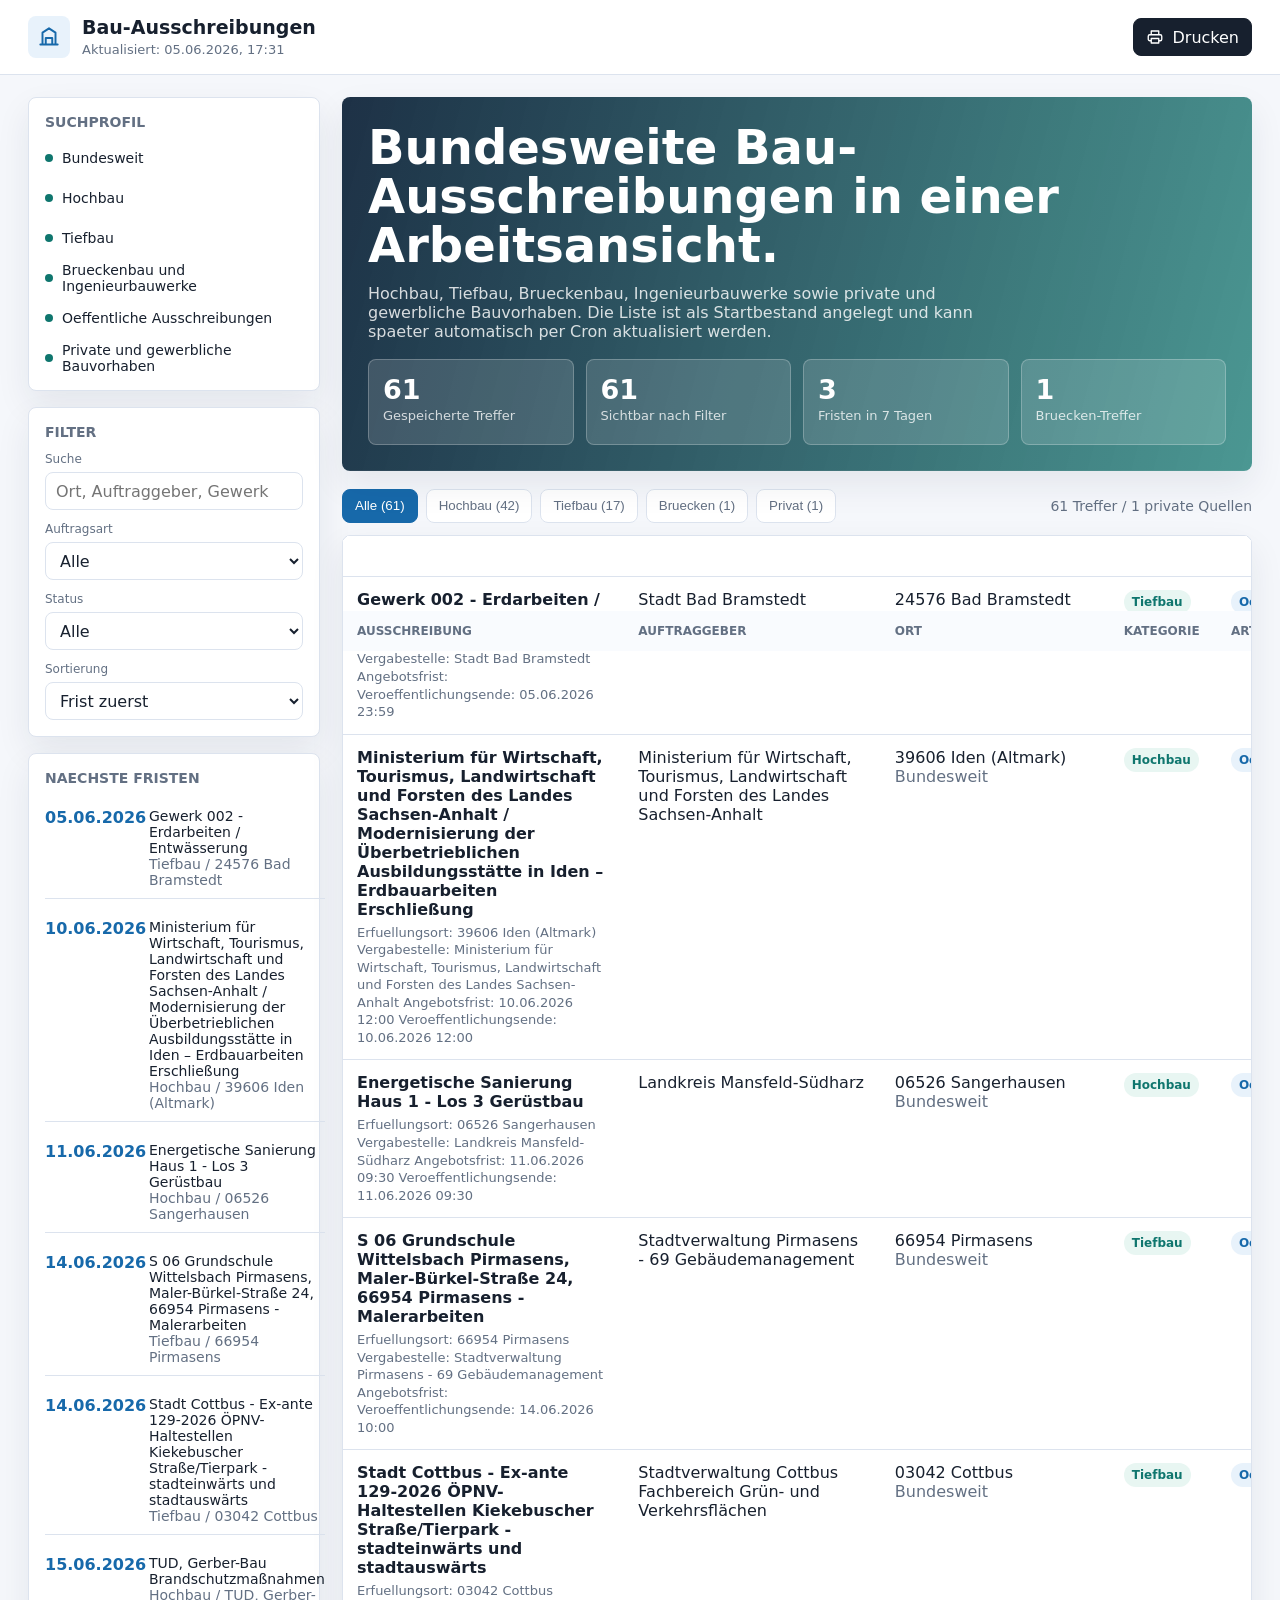
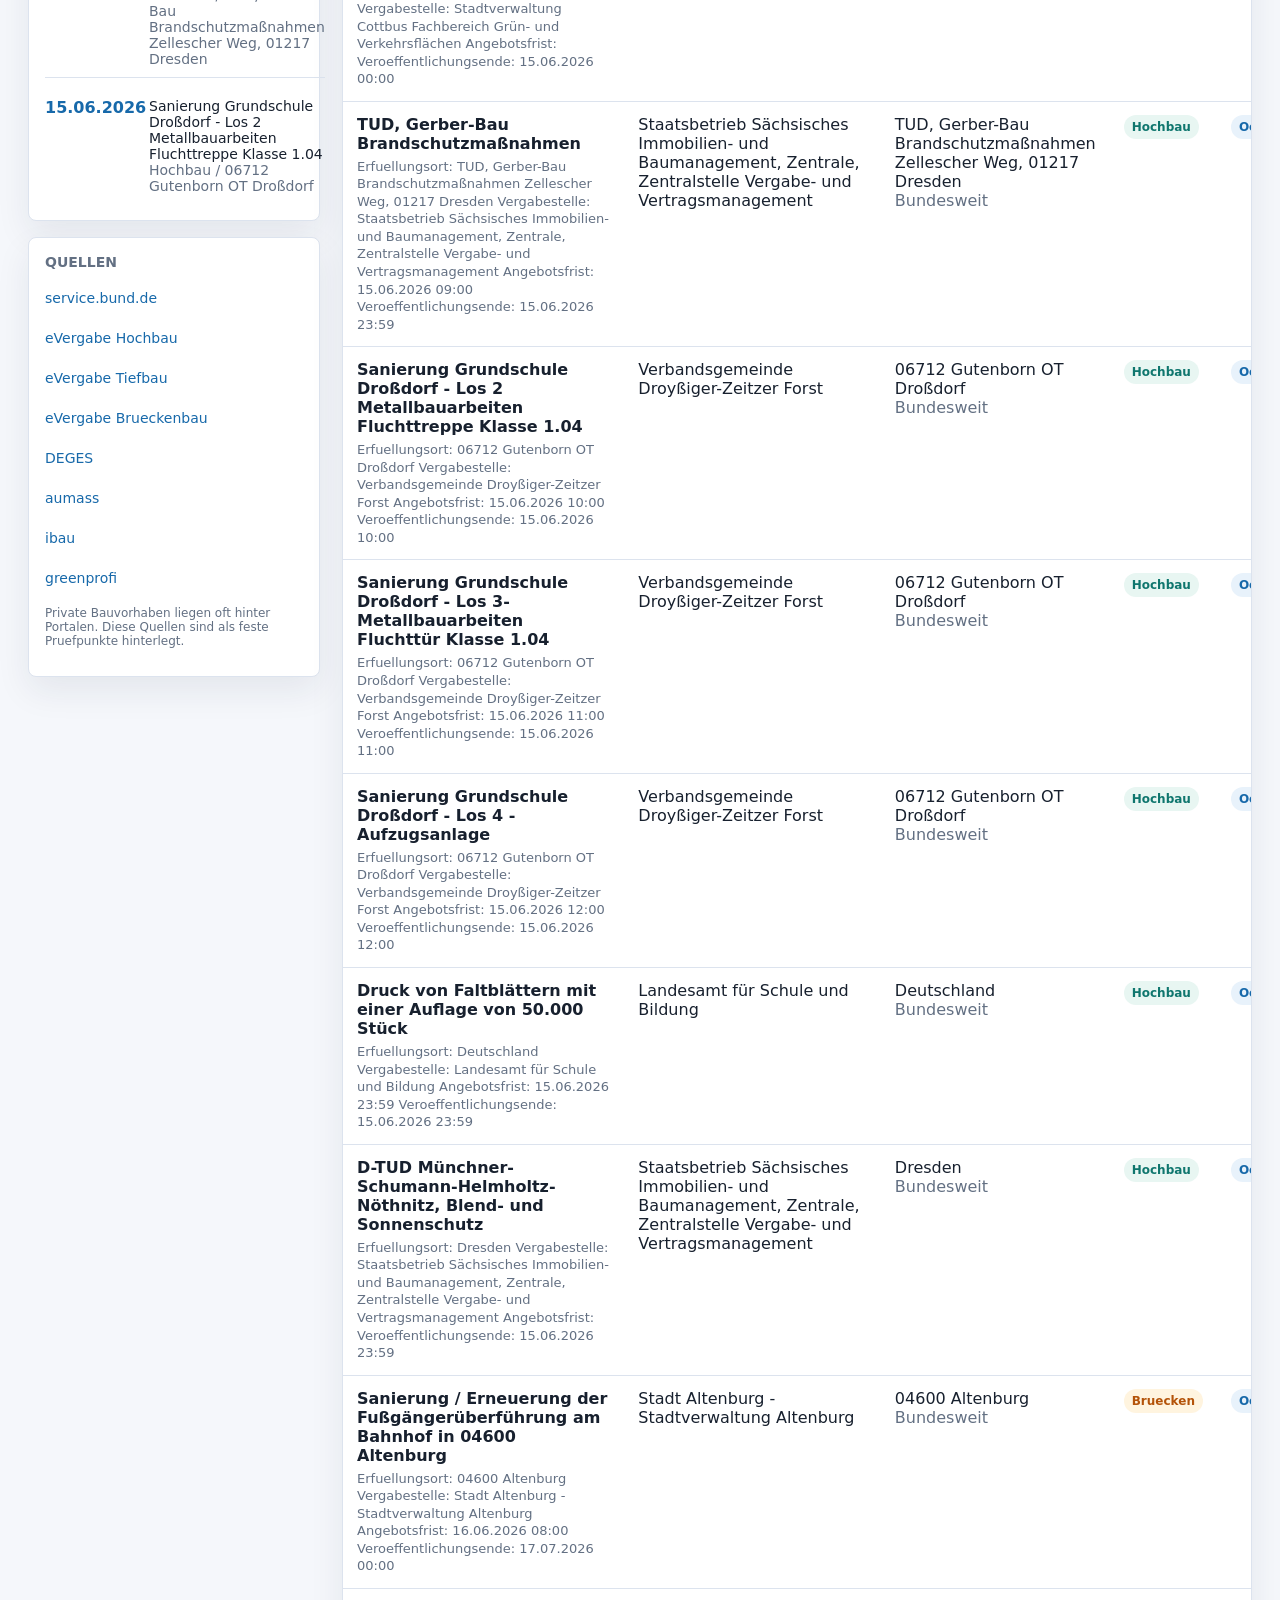
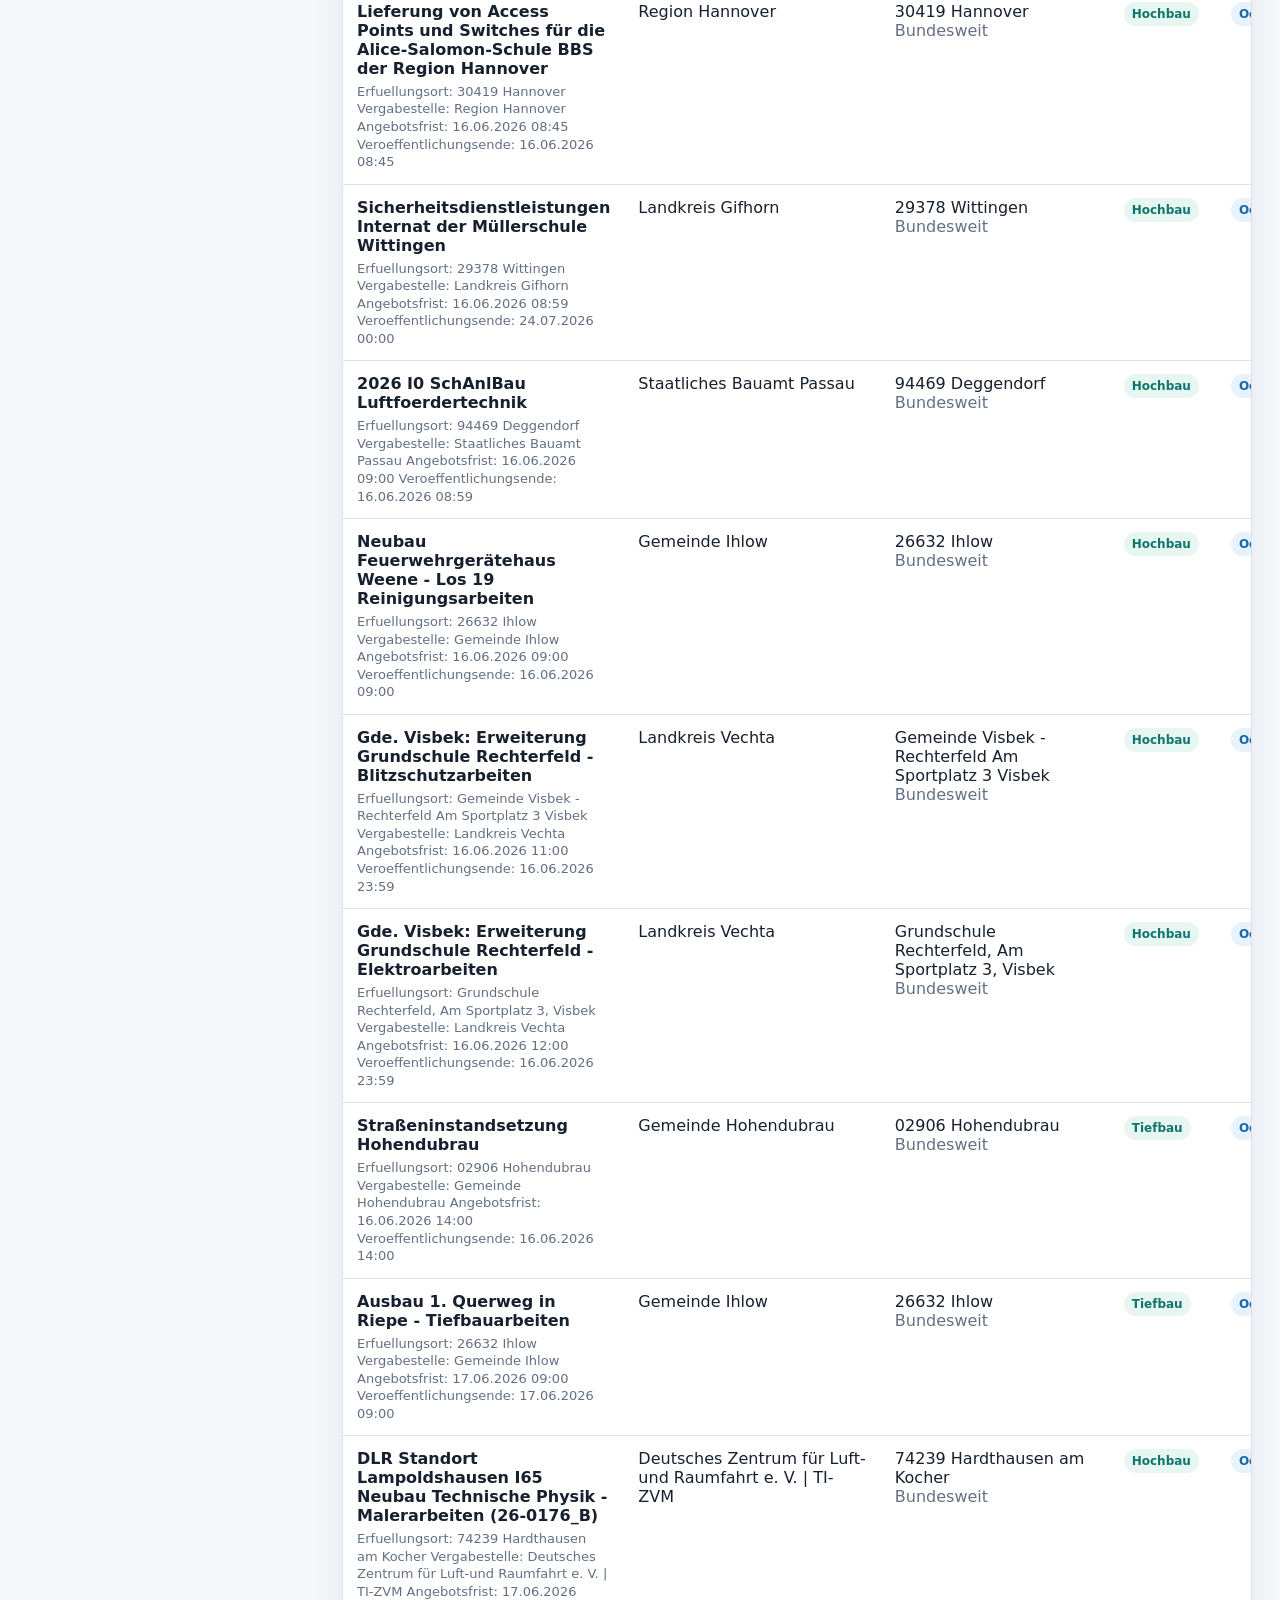
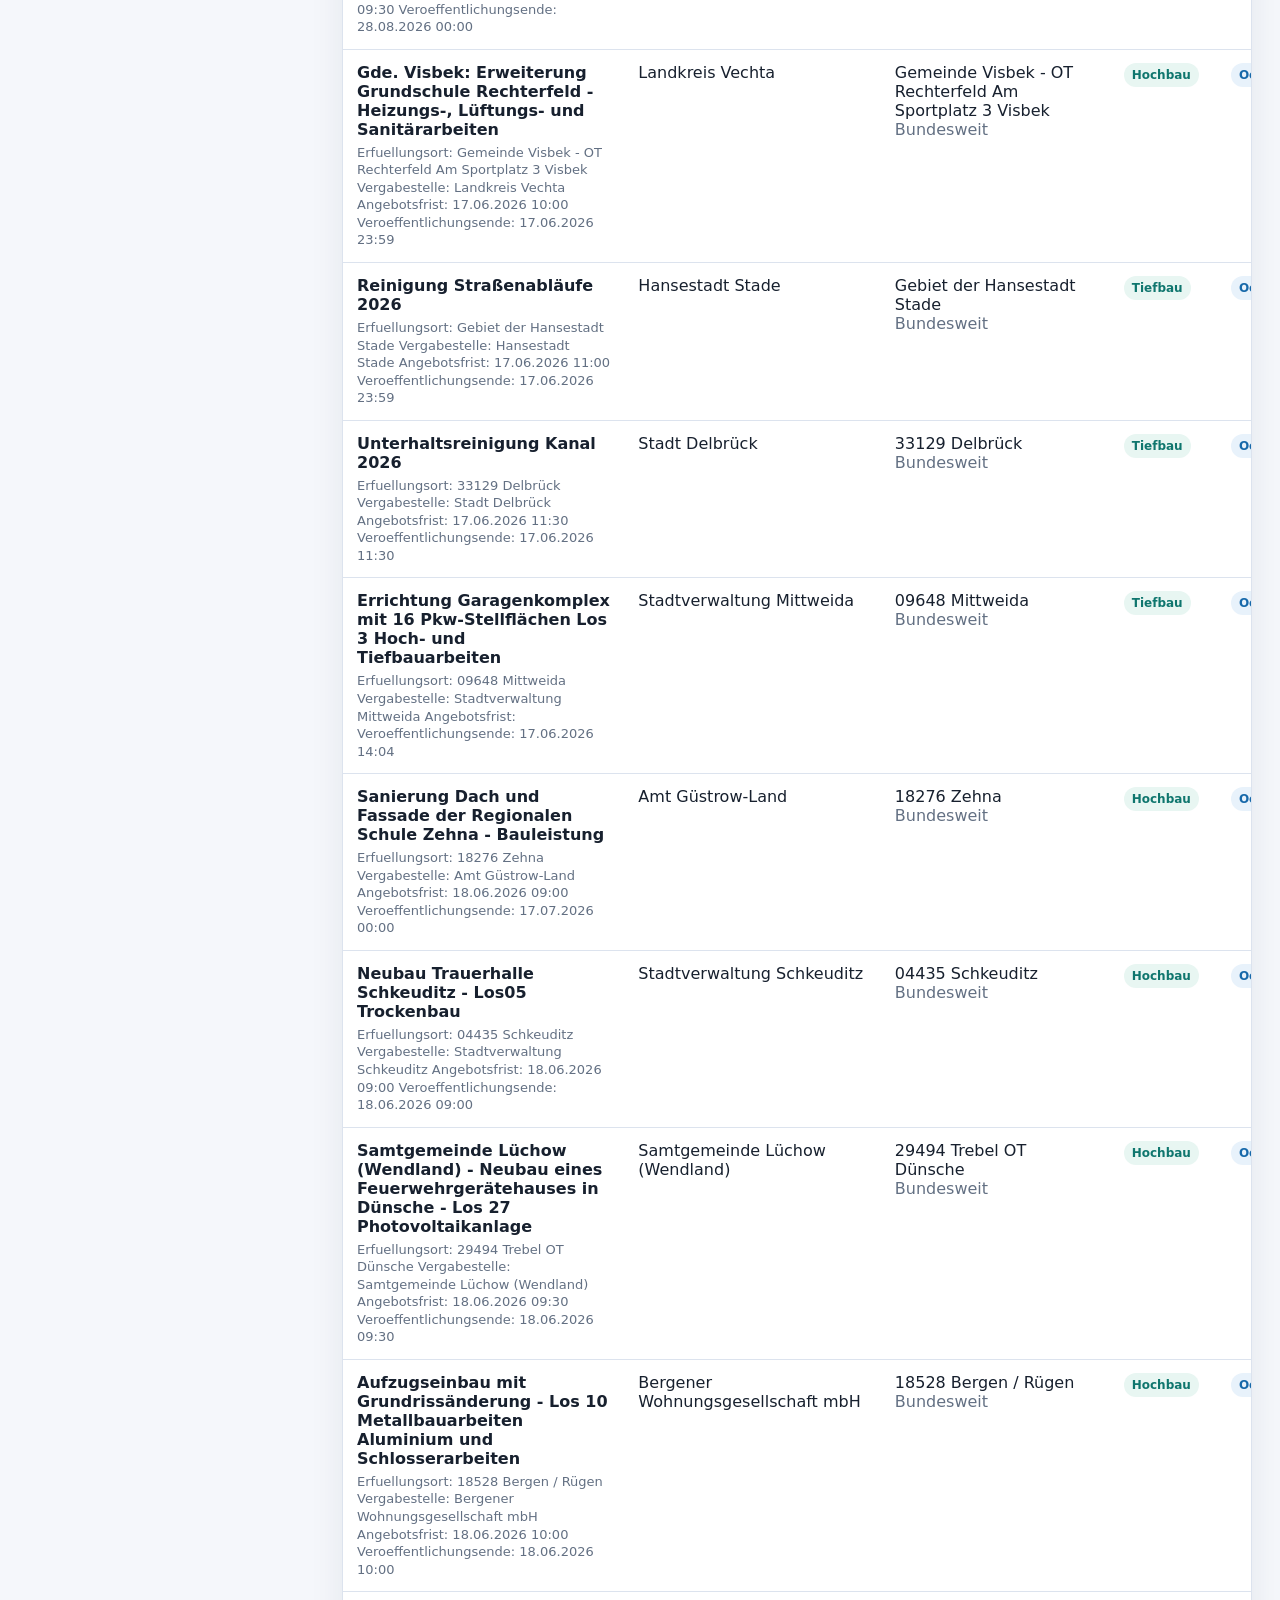
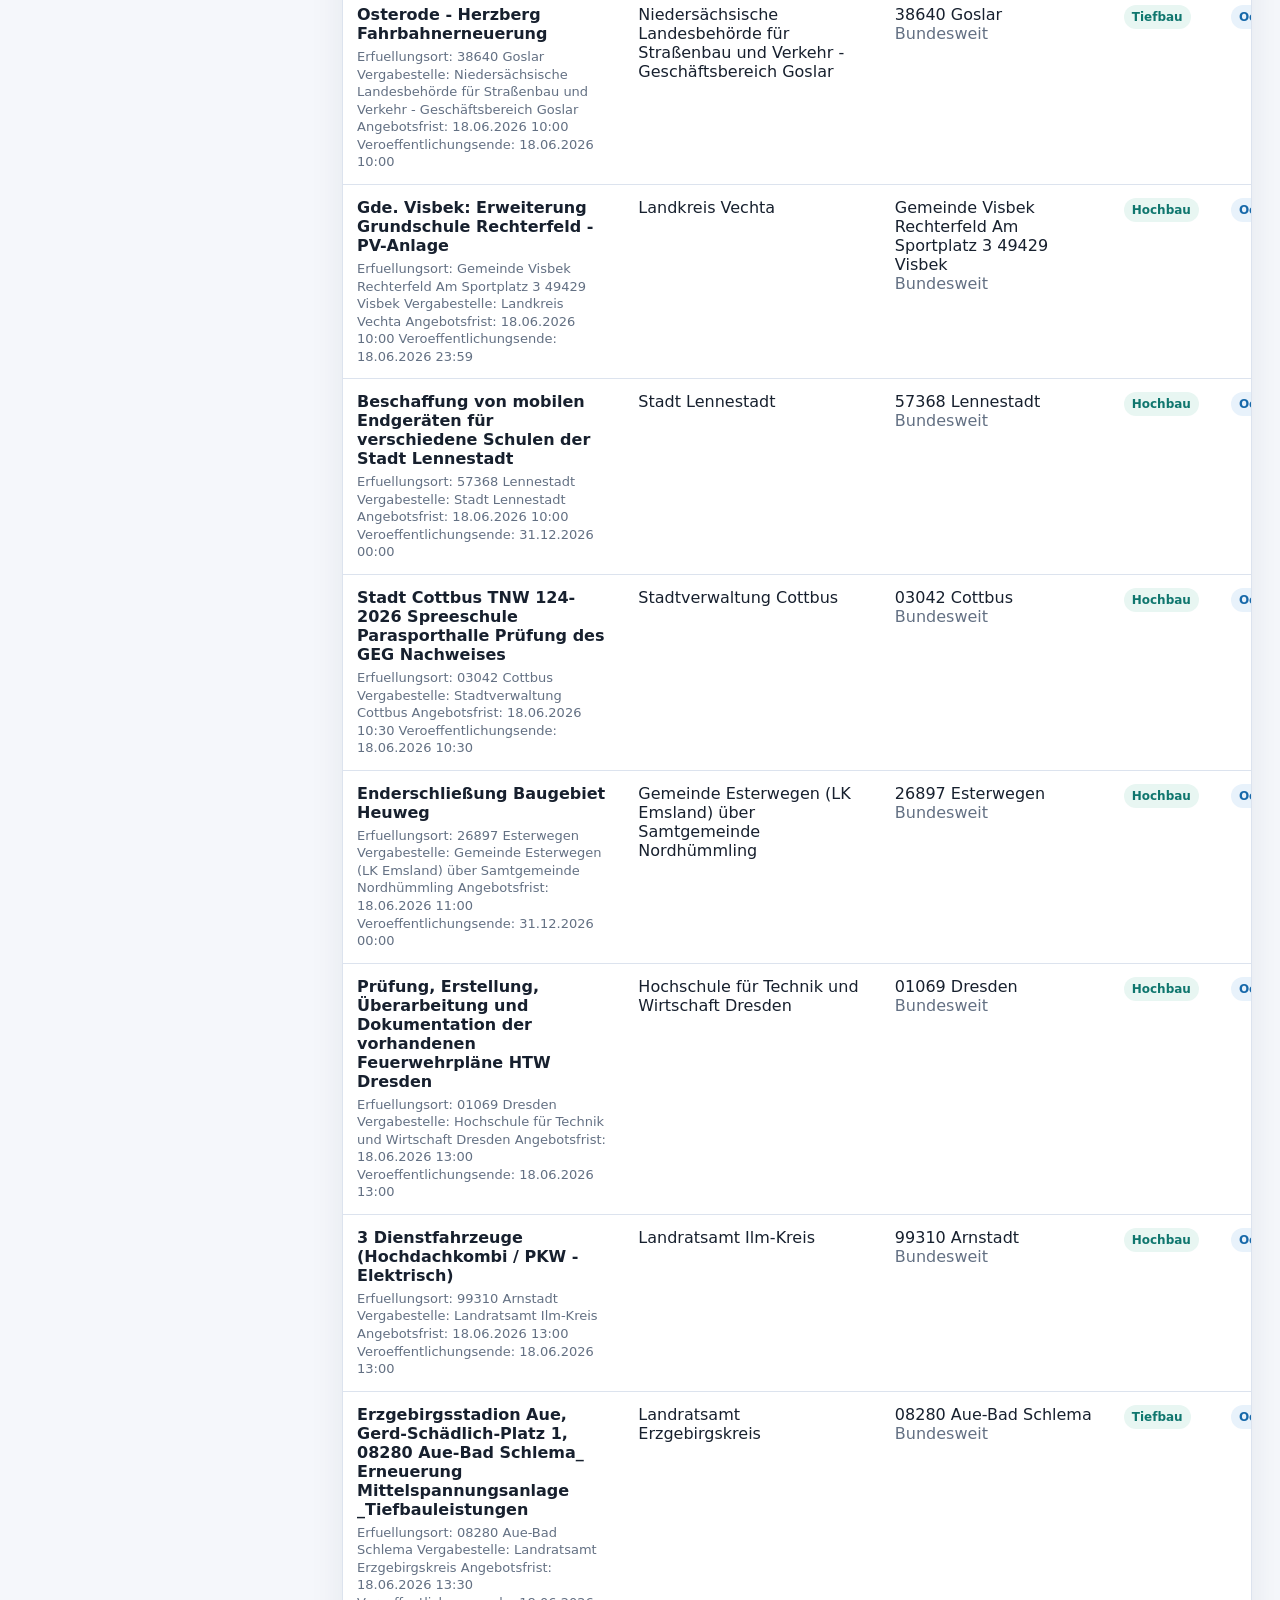
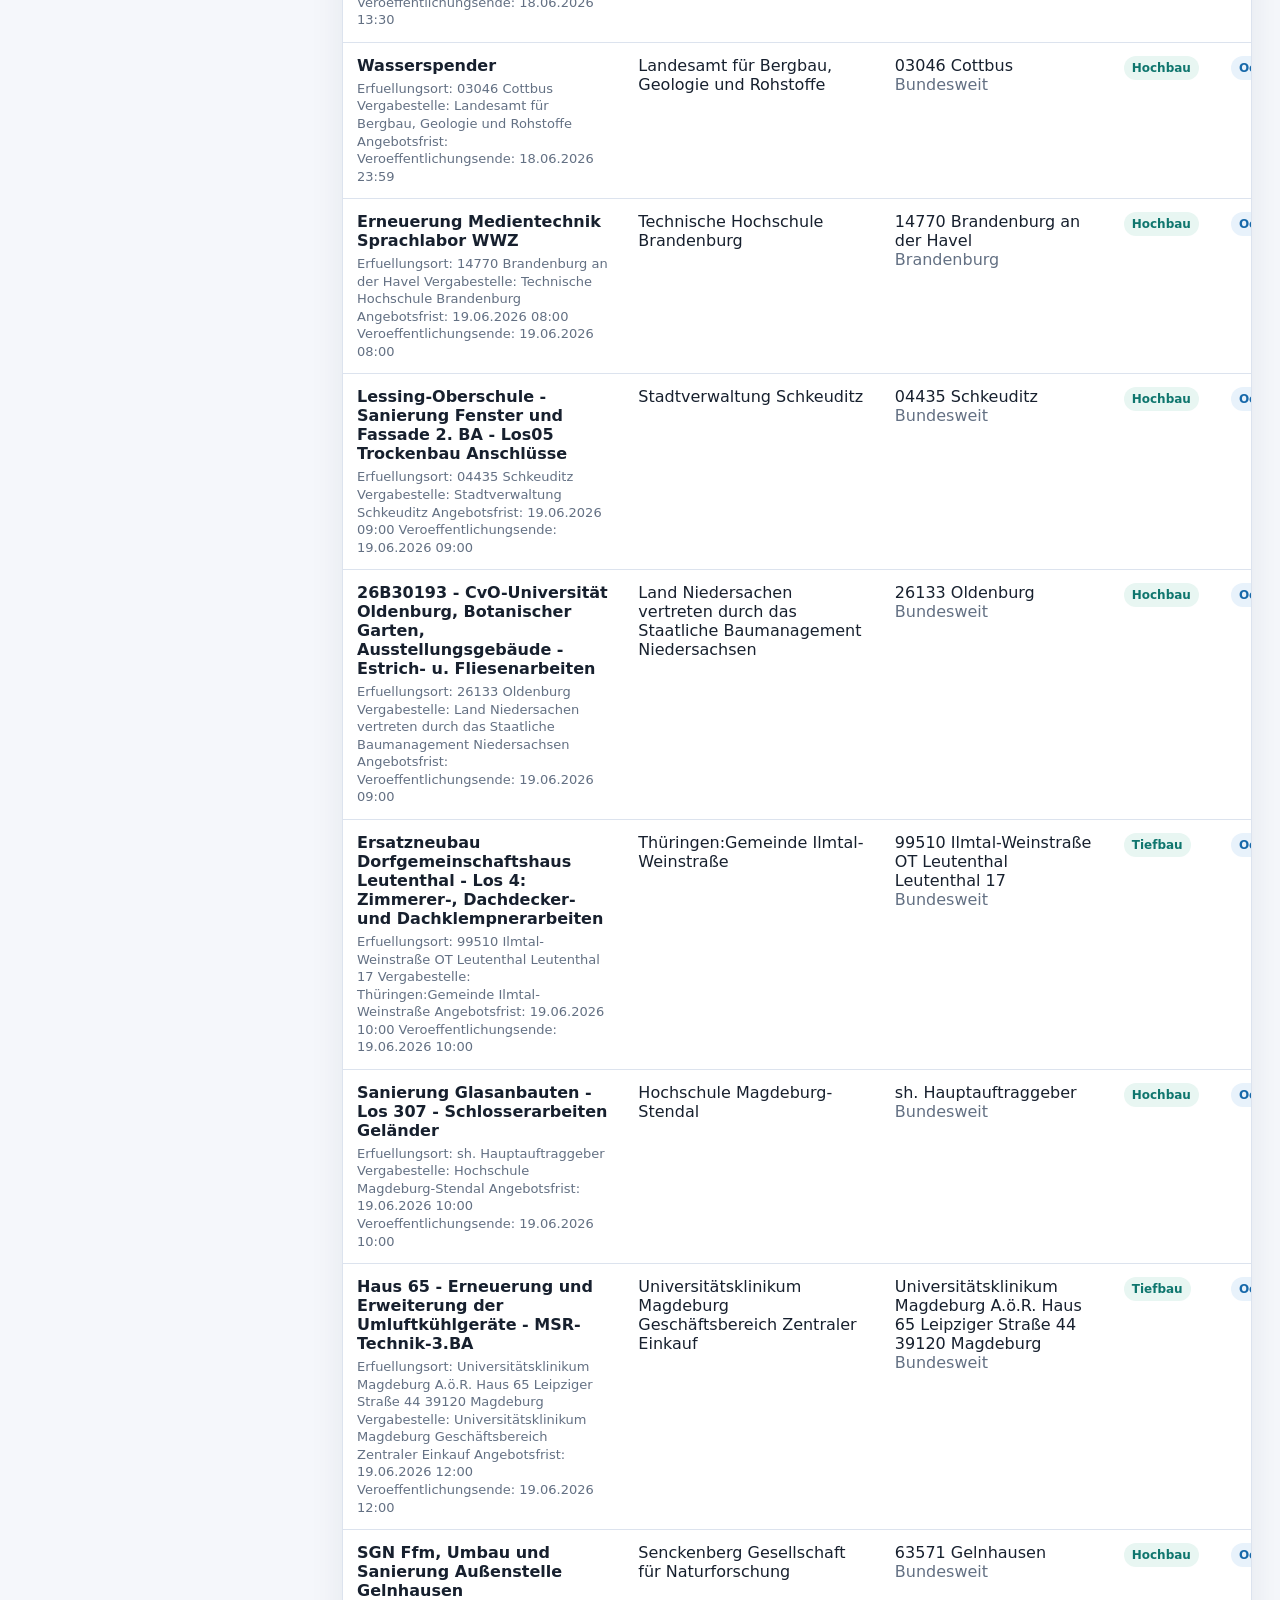
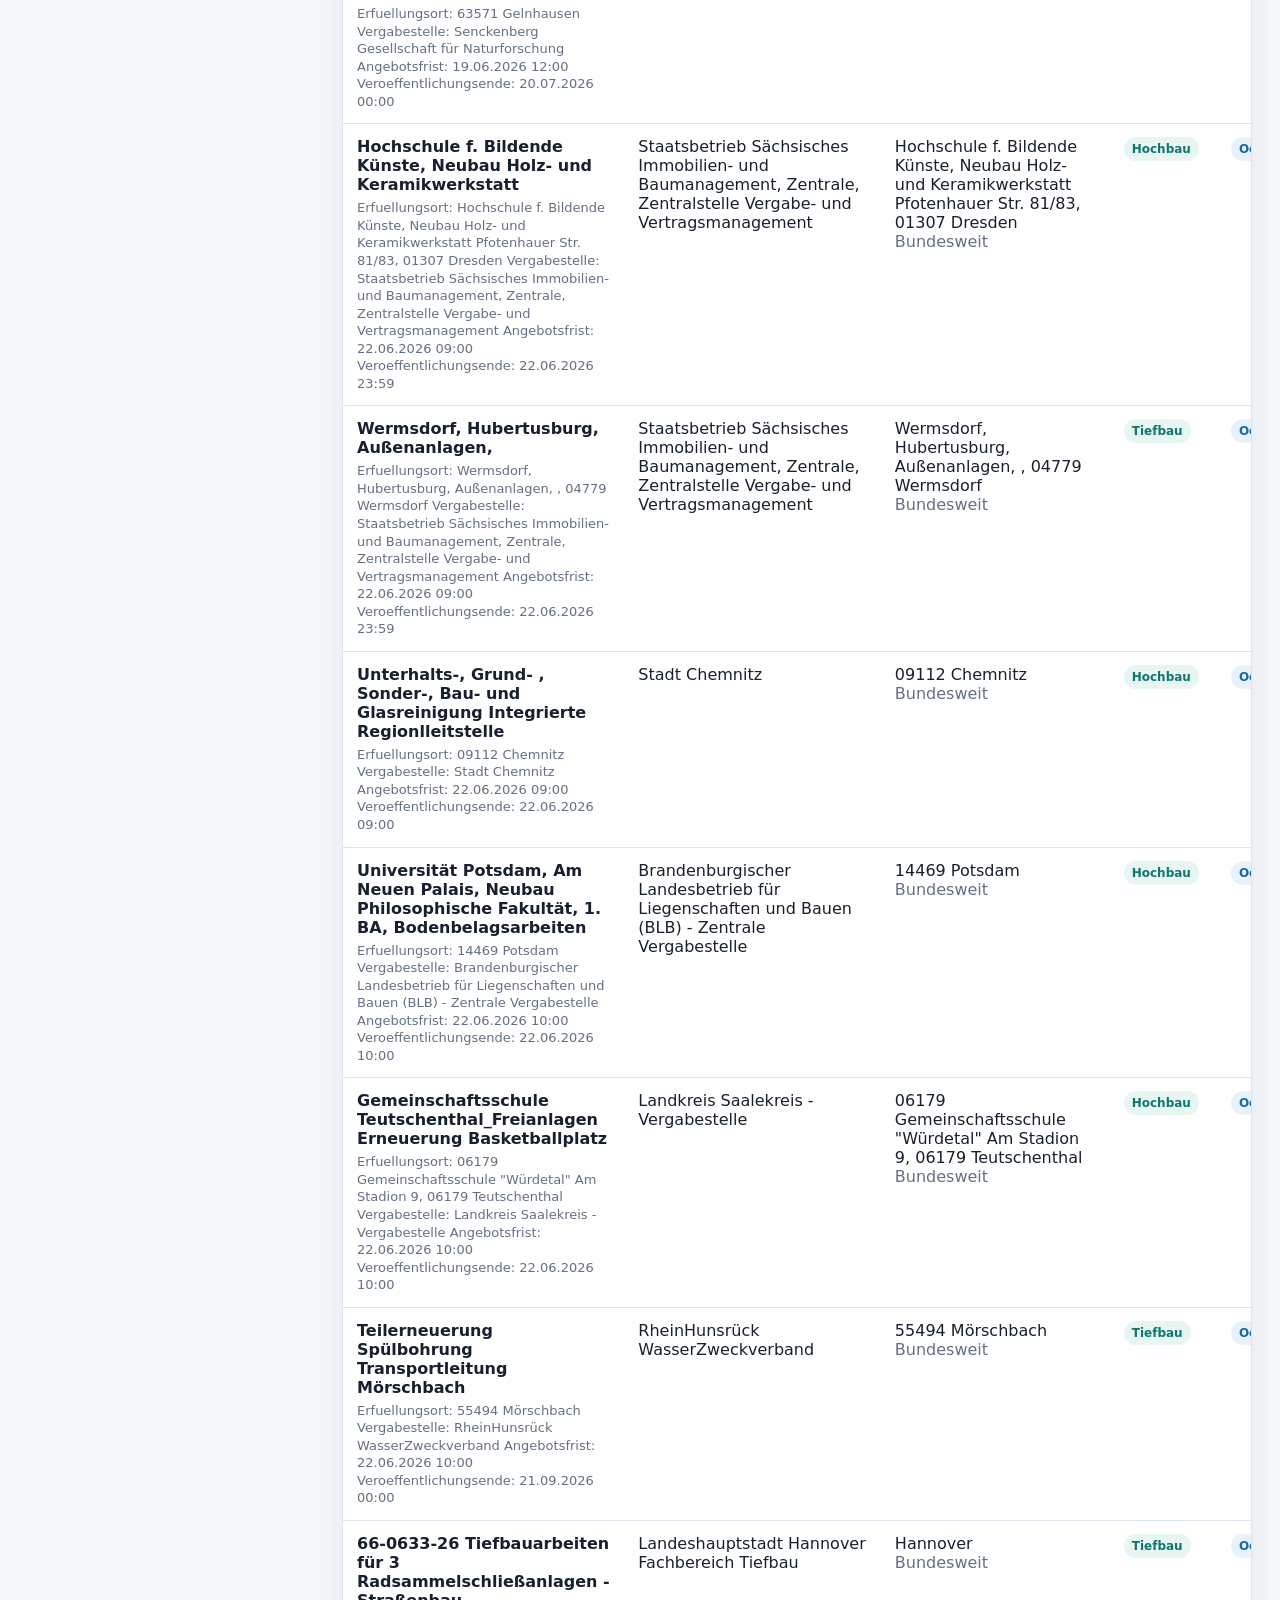
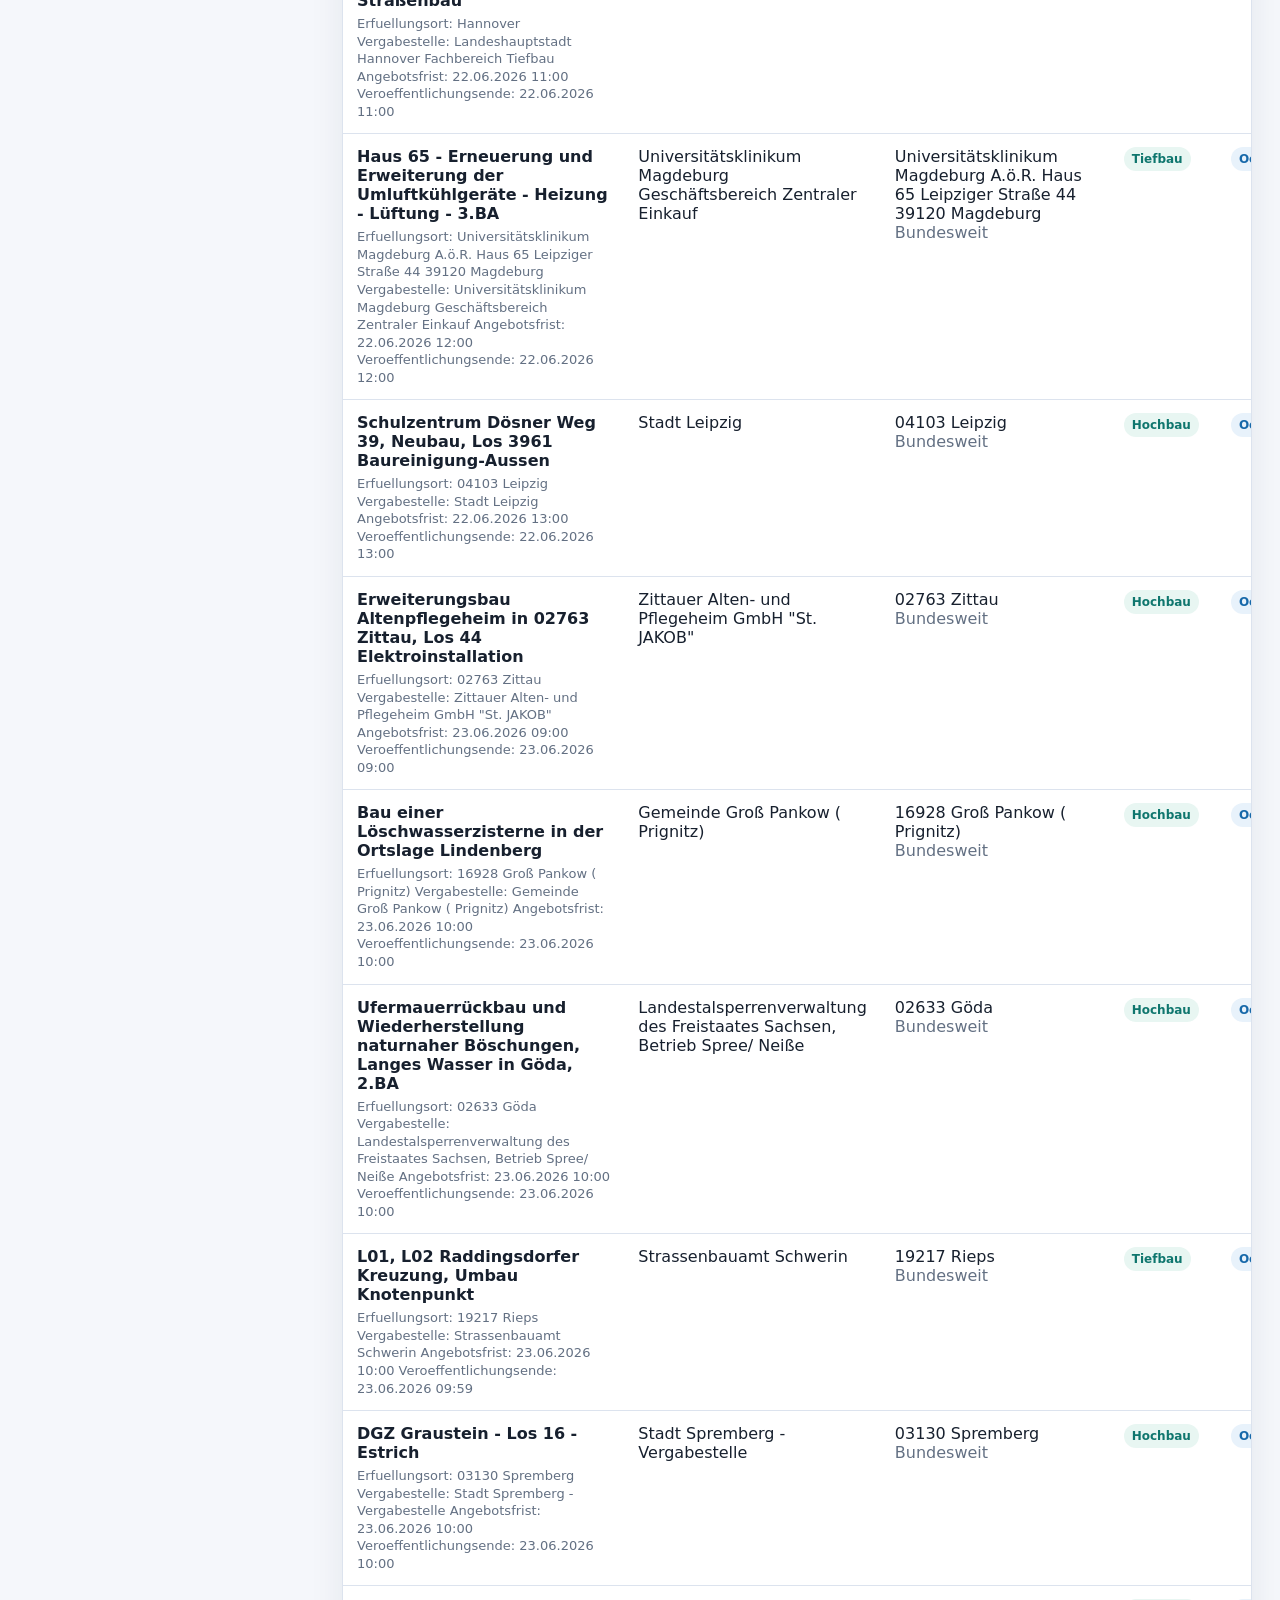
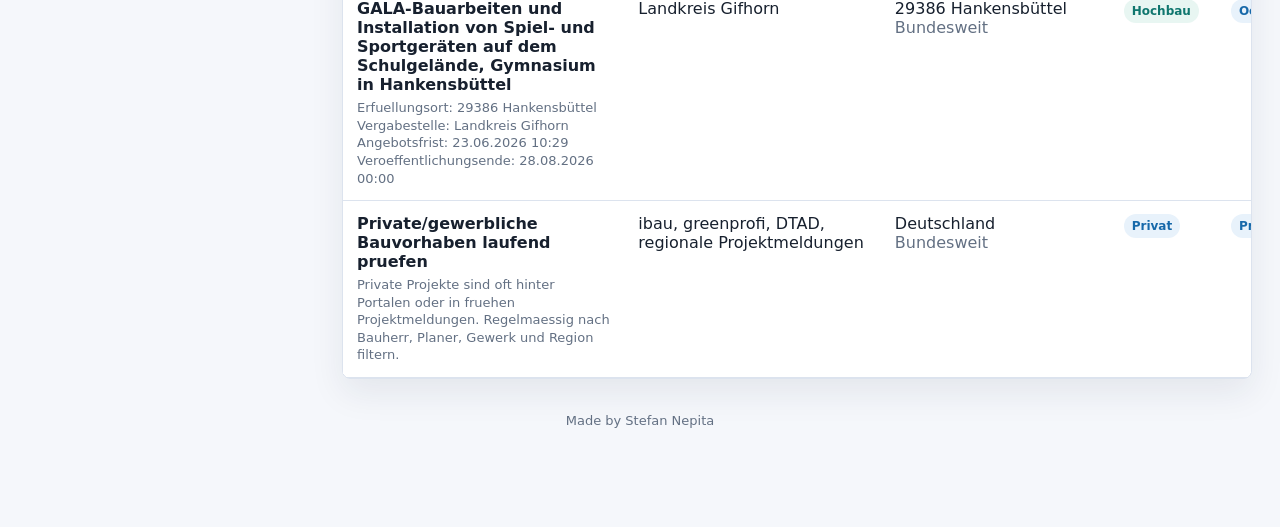
==== index.html @ 1276239b "Add new website" ====
<!doctype html>
<html lang="de">
  <head>
    <meta charset="utf-8">
    <meta name="viewport" content="width=device-width, initial-scale=1">
    <title>Bau-Ausschreibungen Dashboard</title>
    <link rel="stylesheet" href="styles.css">
  </head>
  <body>
    <div class="app">
      <header class="topbar">
        <div class="brand">
          <div class="brand-mark" aria-hidden="true">
            <svg width="26" height="26" viewBox="0 0 24 24" fill="none">
              <path d="M4 19h16M6 19V8l6-4 6 4v11M9 19v-6h6v6" stroke="currentColor" stroke-width="1.8" stroke-linecap="round" stroke-linejoin="round"/>
            </svg>
          </div>
          <div>
            <h1>Bau-Ausschreibungen</h1>
            <p>Aktualisiert: <span id="updatedAt"></span></p>
          </div>
        </div>
        <div class="top-actions">
          <button class="primary-button" id="printButton" type="button">
            <svg width="18" height="18" viewBox="0 0 24 24" fill="none" aria-hidden="true">
              <path d="M7 8V4h10v4M7 17H5a2 2 0 0 1-2-2v-4a2 2 0 0 1 2-2h14a2 2 0 0 1 2 2v4a2 2 0 0 1-2 2h-2M7 14h10v6H7z" stroke="currentColor" stroke-width="1.8" stroke-linecap="round" stroke-linejoin="round"/>
            </svg>
            Drucken
          </button>
        </div>
      </header>

      <main class="layout">
        <aside class="sidebar">
          <section class="panel">
            <div class="panel-inner">
              <h2 class="section-title">Suchprofil</h2>
              <ul class="profile-list" id="profileList"></ul>
            </div>
          </section>

          <section class="panel">
            <div class="panel-inner">
              <h2 class="section-title">Filter</h2>
              <div class="filters">
                <div class="field">
                  <label for="search">Suche</label>
                  <input id="search" type="search" placeholder="Ort, Auftraggeber, Gewerk">
                </div>
                <div class="field">
                  <label for="typeFilter">Auftragsart</label>
                  <select id="typeFilter">
                    <option>Alle</option>
                    <option>Oeffentlich</option>
                    <option>Privat/Gewerblich</option>
                  </select>
                </div>
                <div class="field">
                  <label for="statusFilter">Status</label>
                  <select id="statusFilter">
                    <option>Alle</option>
                    <option>Dringend</option>
                    <option>Pruefen</option>
                    <option>Neu</option>
                    <option>Beobachten</option>
                    <option>Quelle</option>
                  </select>
                </div>
                <div class="field">
                  <label for="sortFilter">Sortierung</label>
                  <select id="sortFilter">
                    <option value="deadline">Frist zuerst</option>
                    <option value="priority">Prioritaet</option>
                    <option value="category">Kategorie</option>
                  </select>
                </div>
              </div>
            </div>
          </section>

          <section class="panel">
            <div class="panel-inner">
              <h2 class="section-title">Naechste Fristen</h2>
              <div class="timeline" id="timeline"></div>
            </div>
          </section>

          <section class="panel">
            <div class="panel-inner">
              <h2 class="section-title">Quellen</h2>
              <ul class="source-list" id="sourceList"></ul>
              <p class="print-note">Private Bauvorhaben liegen oft hinter Portalen. Diese Quellen sind als feste Pruefpunkte hinterlegt.</p>
            </div>
          </section>
        </aside>

        <section class="content">
          <div class="hero">
            <h2>Bundesweite Bau-Ausschreibungen in einer Arbeitsansicht.</h2>
            <p>Hochbau, Tiefbau, Brueckenbau, Ingenieurbauwerke sowie private und gewerbliche Bauvorhaben. Die Liste ist als Startbestand angelegt und kann spaeter automatisch per Cron aktualisiert werden.</p>
            <div class="stats">
              <div class="stat">
                <strong id="statTotal">0</strong>
                <span>Gespeicherte Treffer</span>
              </div>
              <div class="stat">
                <strong id="statVisible">0</strong>
                <span>Sichtbar nach Filter</span>
              </div>
              <div class="stat">
                <strong id="statUrgent">0</strong>
                <span>Fristen in 7 Tagen</span>
              </div>
              <div class="stat">
                <strong id="statBridge">0</strong>
                <span>Bruecken-Treffer</span>
              </div>
            </div>
          </div>

          <div class="toolbar">
            <div class="tabs" id="tabs"></div>
            <div class="count-label"><span id="resultCount">0 Treffer</span> / <span id="privateCount">0</span> private Quellen</div>
          </div>

          <div class="empty" id="empty">Keine Treffer fuer diese Filter.</div>

          <div class="table-wrap">
            <table>
              <thead>
                <tr>
                  <th>Ausschreibung</th>
                  <th>Auftraggeber</th>
                  <th>Ort</th>
                  <th>Kategorie</th>
                  <th>Art</th>
                  <th>Frist</th>
                  <th>Status</th>
                  <th>Aktion</th>
                </tr>
              </thead>
              <tbody id="tenderRows"></tbody>
            </table>
          </div>
        </section>
      </main>

      <footer class="imprint">
        <span>Made by Stefan Nepita</span>
      </footer>
    </div>

    <script src="data.js"></script>
    <script src="app.js"></script>
  </body>
</html>
---- styles.css ----
:root {
  --bg: #f5f7fb;
  --panel: #ffffff;
  --ink: #17202e;
  --muted: #637083;
  --line: #dce3ee;
  --accent: #1769aa;
  --accent-2: #0f766e;
  --warn: #b45309;
  --danger: #b42318;
  --soft-blue: #e8f2fb;
  --soft-green: #e8f6f2;
  --soft-amber: #fff4df;
  --shadow: 0 14px 34px rgba(31, 44, 68, 0.08);
}

* {
  box-sizing: border-box;
}

body {
  margin: 0;
  font-family: Inter, ui-sans-serif, system-ui, -apple-system, BlinkMacSystemFont, "Segoe UI", sans-serif;
  background: var(--bg);
  color: var(--ink);
}

a {
  color: var(--accent);
  text-decoration: none;
}

a:hover {
  text-decoration: underline;
}

.app {
  min-height: 100vh;
}

.topbar {
  position: sticky;
  top: 0;
  z-index: 10;
  display: flex;
  align-items: center;
  justify-content: space-between;
  gap: 16px;
  padding: 16px 28px;
  border-bottom: 1px solid var(--line);
  background: rgba(255, 255, 255, 0.92);
  backdrop-filter: blur(14px);
}

.brand {
  display: flex;
  align-items: center;
  gap: 12px;
  min-width: 0;
}

.brand-mark {
  display: grid;
  place-items: center;
  width: 42px;
  height: 42px;
  border-radius: 8px;
  background: var(--soft-blue);
  color: var(--accent);
}

.brand h1 {
  margin: 0;
  font-size: 19px;
  line-height: 1.15;
}

.brand p {
  margin: 3px 0 0;
  color: var(--muted);
  font-size: 13px;
}

.top-actions {
  display: flex;
  gap: 8px;
}

.icon-button,
.primary-button {
  border: 1px solid var(--line);
  border-radius: 8px;
  background: var(--panel);
  color: var(--ink);
  min-height: 38px;
  padding: 0 12px;
  cursor: pointer;
  font: inherit;
}

.primary-button {
  display: inline-flex;
  align-items: center;
  gap: 8px;
  background: var(--ink);
  color: #fff;
  border-color: var(--ink);
}

.layout {
  display: grid;
  grid-template-columns: 292px minmax(0, 1fr);
  gap: 22px;
  padding: 22px 28px 34px;
}

.imprint {
  padding: 0 28px calc(24px + 2cm);
  color: var(--muted);
  font-size: 13px;
  text-align: center;
}

.sidebar {
  display: flex;
  flex-direction: column;
  gap: 16px;
}

.panel {
  background: var(--panel);
  border: 1px solid var(--line);
  border-radius: 8px;
  box-shadow: var(--shadow);
}

.panel-inner {
  padding: 16px;
}

.section-title {
  margin: 0 0 12px;
  font-size: 14px;
  text-transform: uppercase;
  letter-spacing: 0;
  color: var(--muted);
}

.profile-list,
.source-list {
  display: grid;
  gap: 8px;
  margin: 0;
  padding: 0;
  list-style: none;
}

.profile-list li,
.source-list a {
  display: flex;
  align-items: center;
  gap: 9px;
  min-height: 32px;
  font-size: 14px;
}

.dot {
  width: 8px;
  height: 8px;
  border-radius: 50%;
  background: var(--accent-2);
  flex: 0 0 auto;
}

.filters {
  display: grid;
  gap: 12px;
}

.field {
  display: grid;
  gap: 6px;
}

label {
  color: var(--muted);
  font-size: 12px;
}

input,
select {
  width: 100%;
  border: 1px solid var(--line);
  border-radius: 8px;
  min-height: 38px;
  padding: 0 10px;
  background: #fff;
  color: var(--ink);
  font: inherit;
}

.content {
  min-width: 0;
}

.hero {
  position: relative;
  overflow: hidden;
  min-height: 230px;
  padding: 26px;
  background:
    linear-gradient(105deg, rgba(10, 31, 54, 0.92), rgba(15, 118, 110, 0.74)),
    url("https://images.unsplash.com/photo-1503387762-592deb58ef4e?auto=format&fit=crop&w=1800&q=80");
  background-size: cover;
  background-position: center;
  color: #fff;
  border-radius: 8px;
  box-shadow: var(--shadow);
}

.hero h2 {
  max-width: 760px;
  margin: 0;
  font-size: clamp(30px, 4vw, 48px);
  line-height: 1.02;
}

.hero p {
  max-width: 660px;
  margin: 14px 0 0;
  color: rgba(255, 255, 255, 0.82);
  font-size: 16px;
}

.stats {
  display: grid;
  grid-template-columns: repeat(4, minmax(0, 1fr));
  gap: 12px;
  margin-top: 18px;
}

.stat {
  min-height: 86px;
  padding: 14px;
  border-radius: 8px;
  background: rgba(255, 255, 255, 0.14);
  border: 1px solid rgba(255, 255, 255, 0.24);
}

.stat strong {
  display: block;
  font-size: 27px;
}

.stat span {
  color: rgba(255, 255, 255, 0.78);
  font-size: 13px;
}

.toolbar {
  display: flex;
  justify-content: space-between;
  align-items: center;
  gap: 14px;
  margin: 18px 0 12px;
}

.tabs {
  display: flex;
  flex-wrap: wrap;
  gap: 8px;
}

.tab {
  min-height: 34px;
  padding: 0 12px;
  border: 1px solid var(--line);
  border-radius: 8px;
  background: #fff;
  cursor: pointer;
  color: var(--muted);
}

.tab.active {
  color: #fff;
  background: var(--accent);
  border-color: var(--accent);
}

.count-label {
  color: var(--muted);
  font-size: 14px;
  white-space: nowrap;
}

.table-wrap {
  overflow: auto;
  border: 1px solid var(--line);
  border-radius: 8px;
  background: var(--panel);
  box-shadow: var(--shadow);
}

table {
  width: 100%;
  min-width: 1050px;
  border-collapse: collapse;
}

th,
td {
  padding: 13px 14px;
  border-bottom: 1px solid var(--line);
  text-align: left;
  vertical-align: top;
}

th {
  position: sticky;
  top: 75px;
  z-index: 3;
  background: #f9fbfe;
  color: var(--muted);
  font-size: 12px;
  font-weight: 700;
  text-transform: uppercase;
}

tbody tr:hover {
  background: #fbfdff;
}

.title-cell {
  min-width: 280px;
}

.title-cell strong {
  display: block;
  margin-bottom: 5px;
}

.title-cell span {
  display: block;
  color: var(--muted);
  font-size: 13px;
  line-height: 1.35;
}

.pill {
  display: inline-flex;
  align-items: center;
  justify-content: center;
  min-height: 24px;
  padding: 0 8px;
  border-radius: 999px;
  background: var(--soft-blue);
  color: var(--accent);
  font-size: 12px;
  font-weight: 700;
  white-space: nowrap;
}

.pill.green {
  background: var(--soft-green);
  color: var(--accent-2);
}

.pill.amber {
  background: var(--soft-amber);
  color: var(--warn);
}

.pill.red {
  background: #ffe9e7;
  color: var(--danger);
}

.deadline {
  white-space: nowrap;
  font-weight: 700;
}

.muted {
  color: var(--muted);
}

.row-actions {
  display: flex;
  gap: 8px;
}

.row-actions button {
  display: grid;
  place-items: center;
  width: 34px;
  height: 34px;
  border: 1px solid var(--line);
  border-radius: 8px;
  background: #fff;
  cursor: pointer;
  color: var(--muted);
}

.row-actions button.active {
  color: var(--warn);
  border-color: #f2d38b;
  background: var(--soft-amber);
}

.empty {
  display: none;
  padding: 34px;
  text-align: center;
  color: var(--muted);
  background: var(--panel);
  border: 1px dashed var(--line);
  border-radius: 8px;
}

.empty.show {
  display: block;
}

.timeline {
  display: grid;
  gap: 10px;
}

.timeline-item {
  display: grid;
  grid-template-columns: 94px 1fr;
  gap: 10px;
  padding: 10px 0;
  border-bottom: 1px solid var(--line);
}

.timeline-item:last-child {
  border-bottom: 0;
}

.timeline-date {
  font-weight: 700;
  color: var(--accent);
}

.timeline-title {
  font-size: 14px;
}

.print-note {
  color: var(--muted);
  font-size: 12px;
}

@media (max-width: 980px) {
  .layout {
    grid-template-columns: 1fr;
    padding: 16px;
  }

  .topbar {
    padding: 14px 16px;
    align-items: flex-start;
  }

  .stats {
    grid-template-columns: repeat(2, minmax(0, 1fr));
  }

  th {
    top: 70px;
  }
}

@media (max-width: 620px) {
  .topbar,
  .toolbar {
    flex-direction: column;
    align-items: stretch;
  }

  .top-actions {
    justify-content: flex-start;
  }

  .hero {
    padding: 20px;
  }

  .stats {
    grid-template-columns: 1fr;
  }
}

@media print {
  .topbar,
  .sidebar,
  .toolbar,
  .row-actions,
  .hero {
    display: none;
  }

  .layout {
    display: block;
    padding: 0;
  }

  body {
    background: #fff;
  }

  .table-wrap {
    box-shadow: none;
    border: 0;
  }

  table {
    min-width: 0;
    font-size: 11px;
  }
}
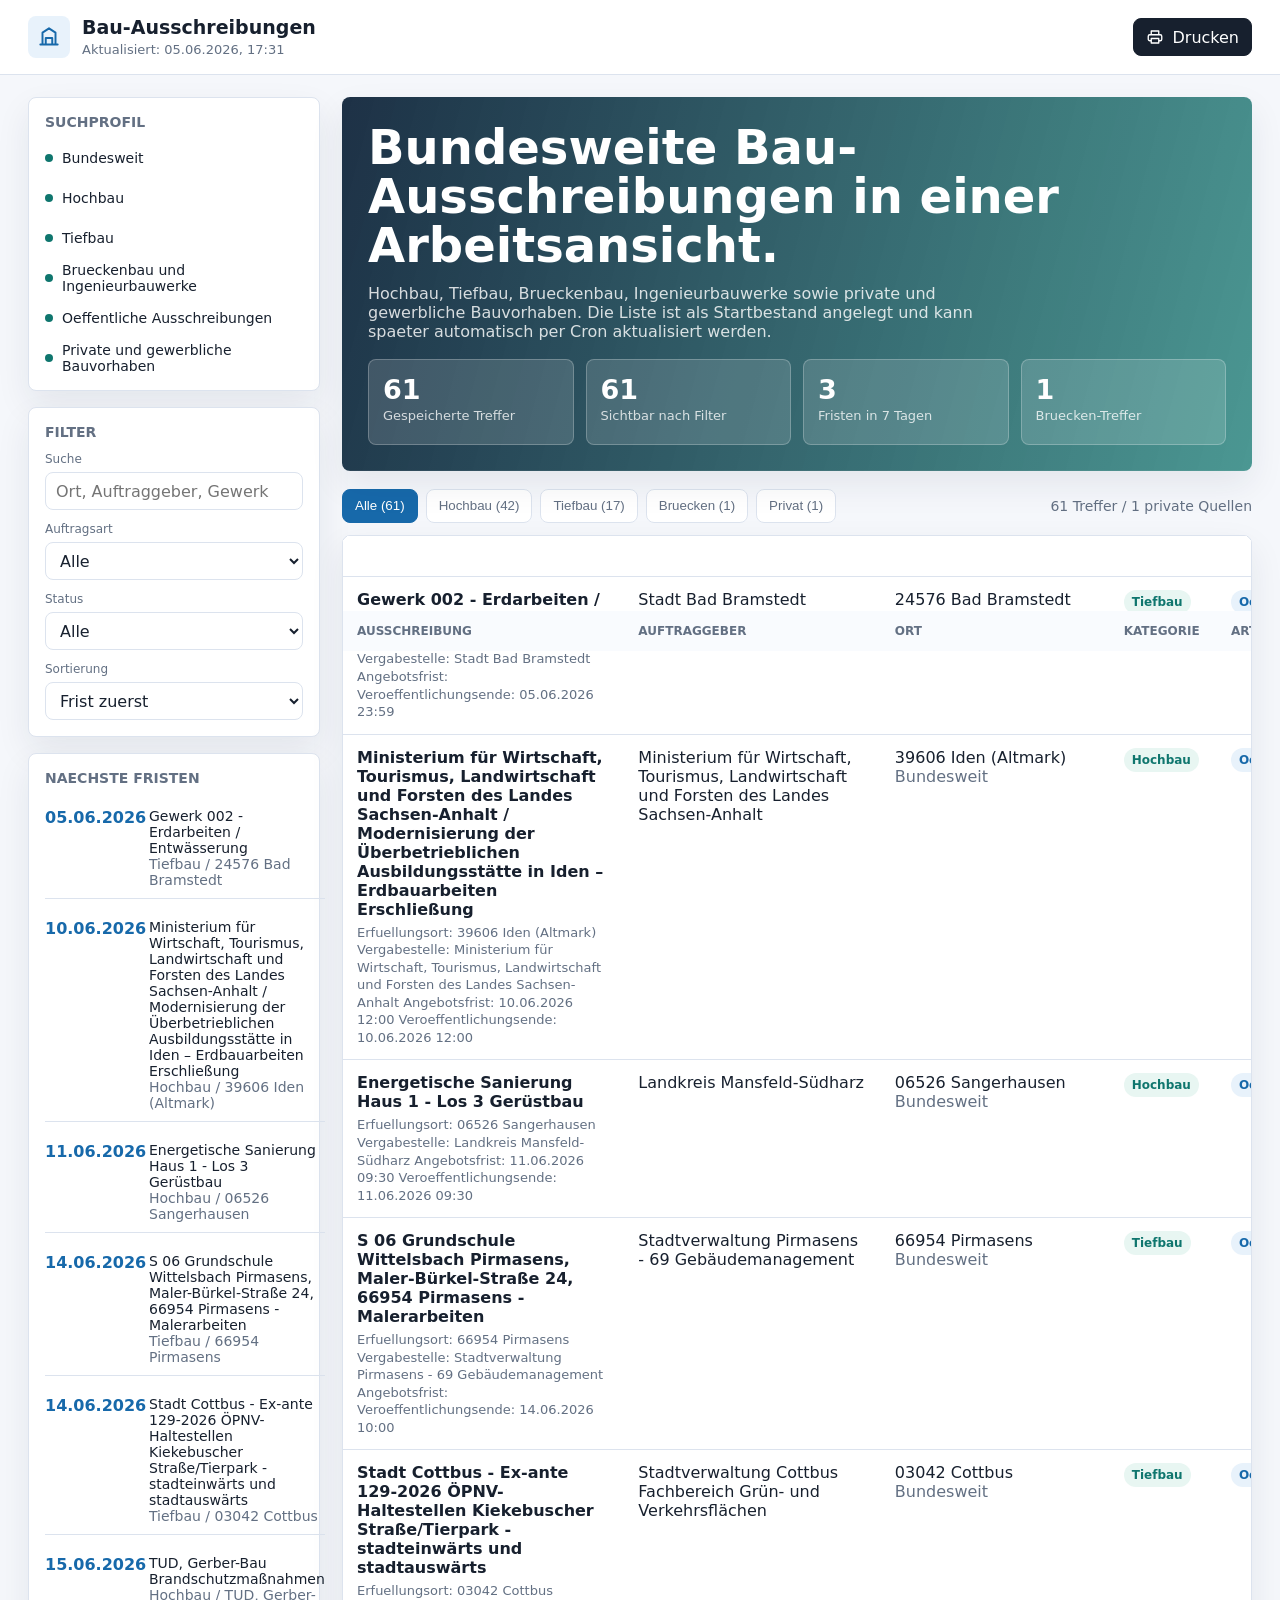
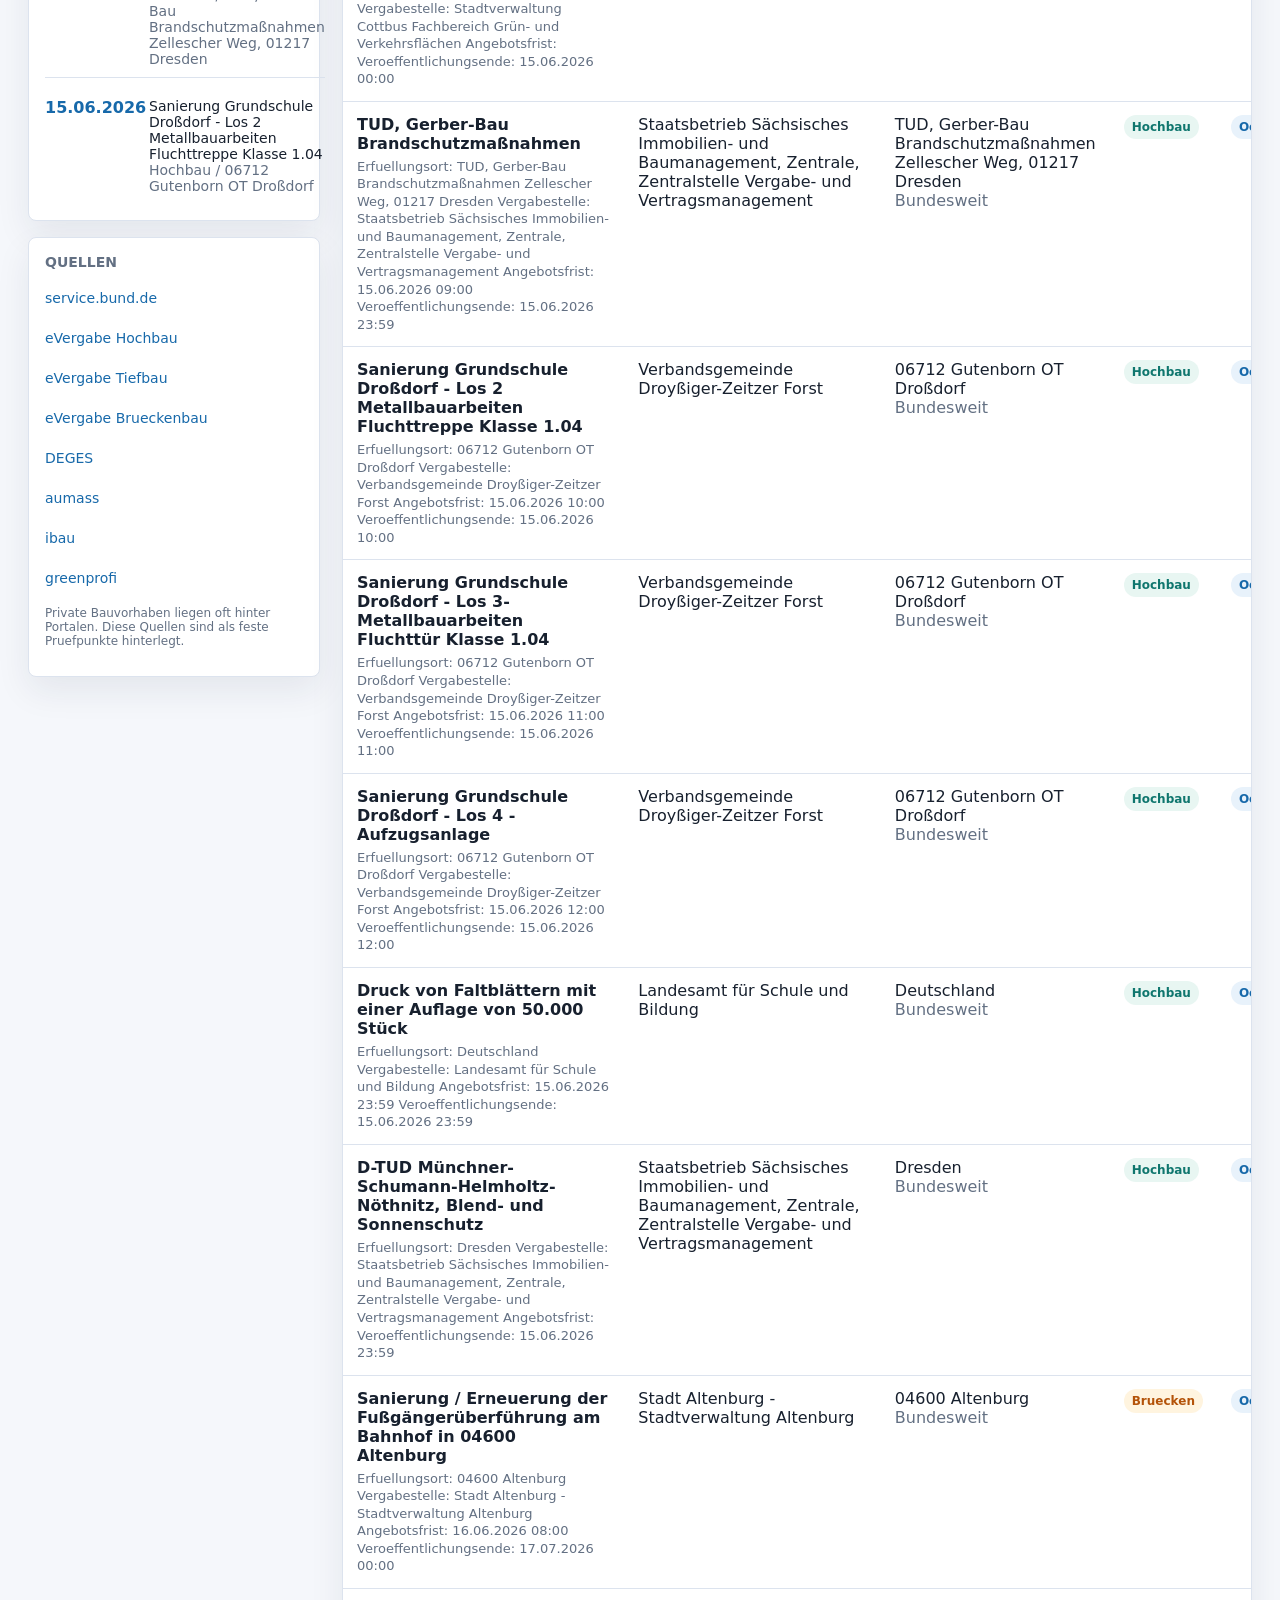
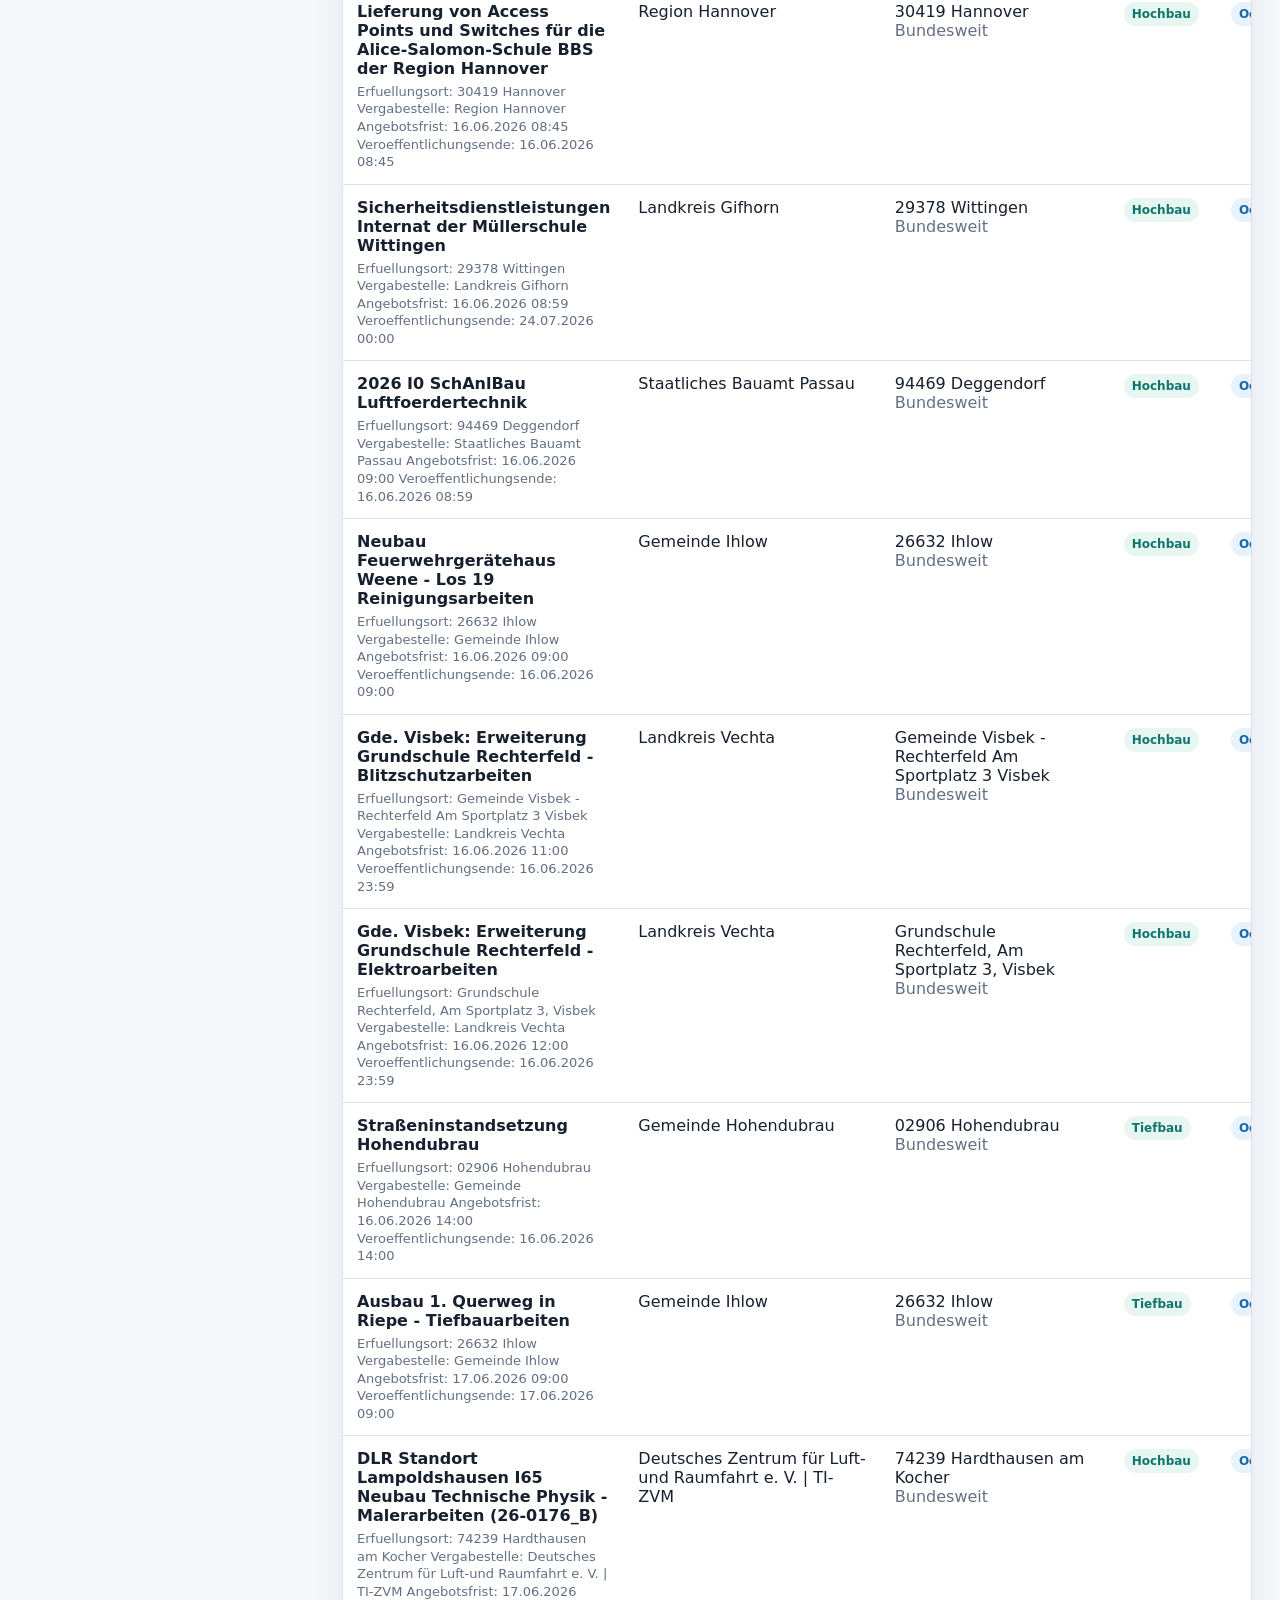
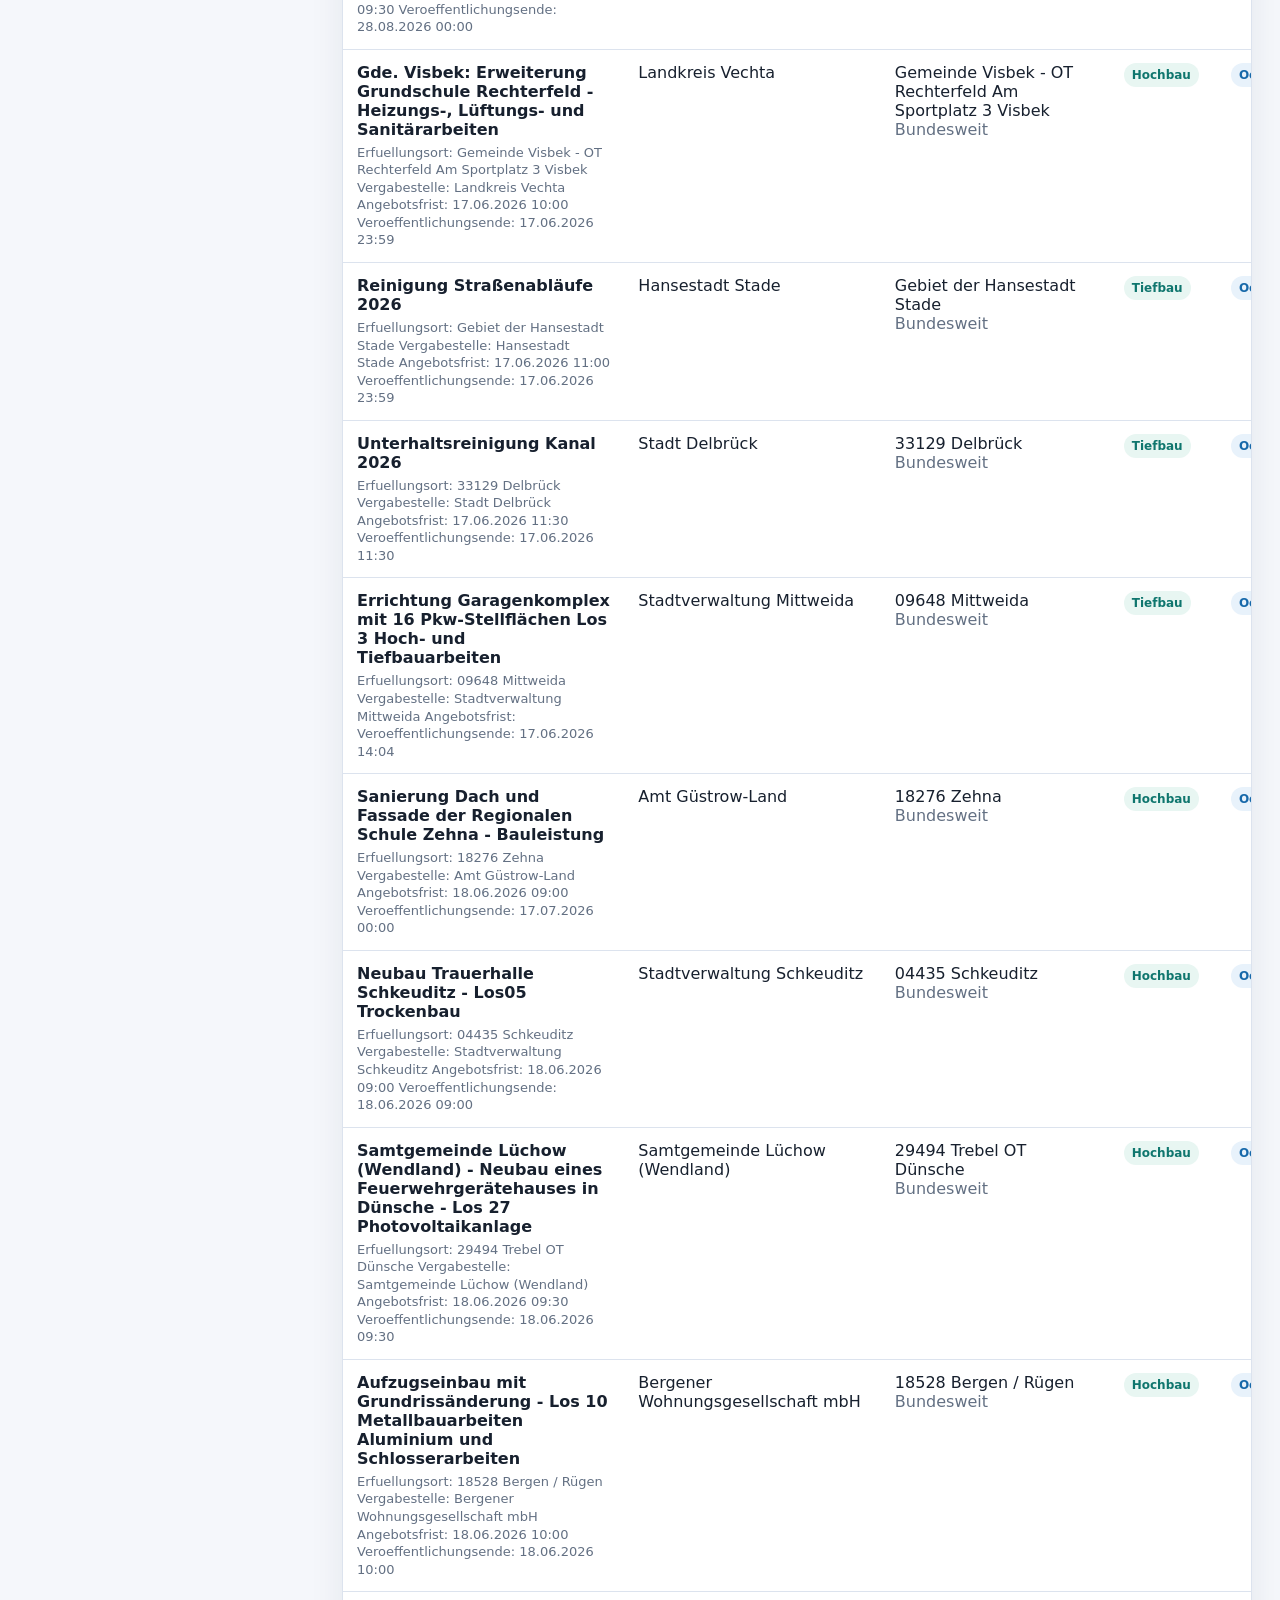
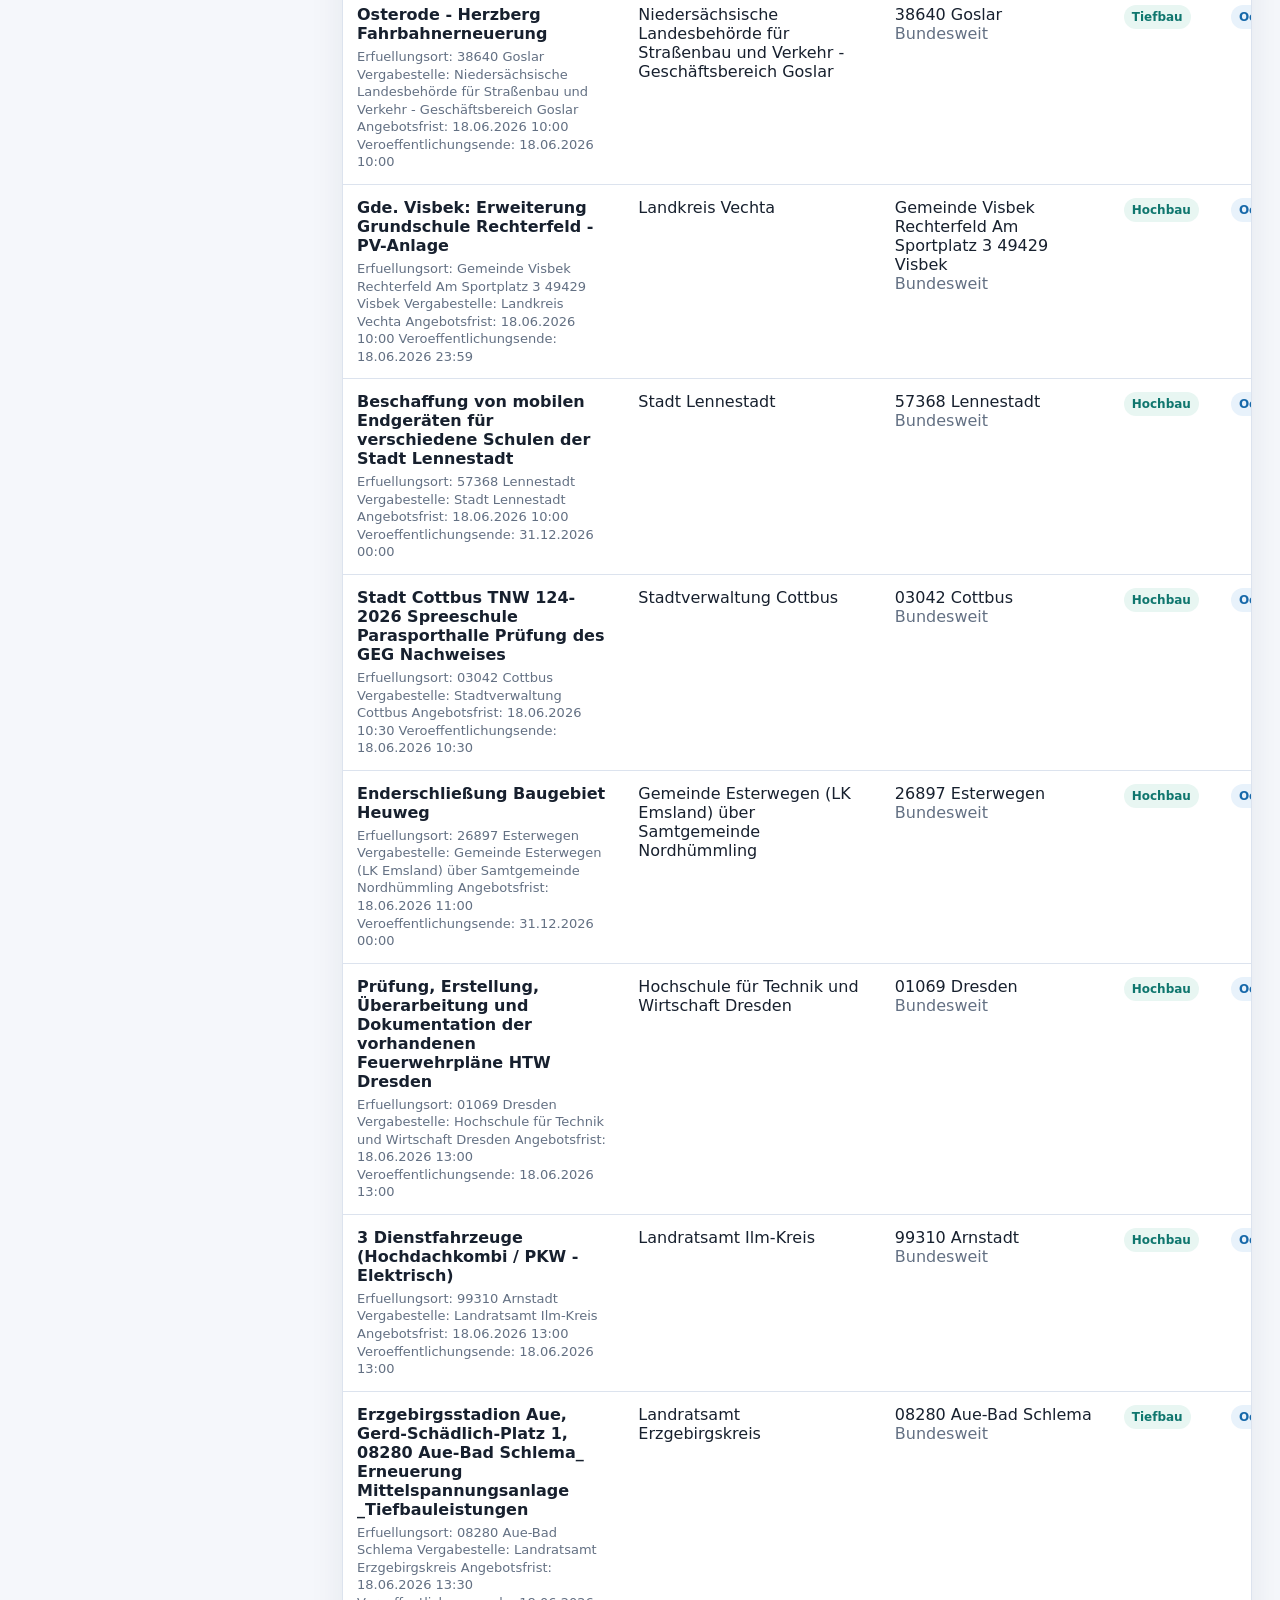
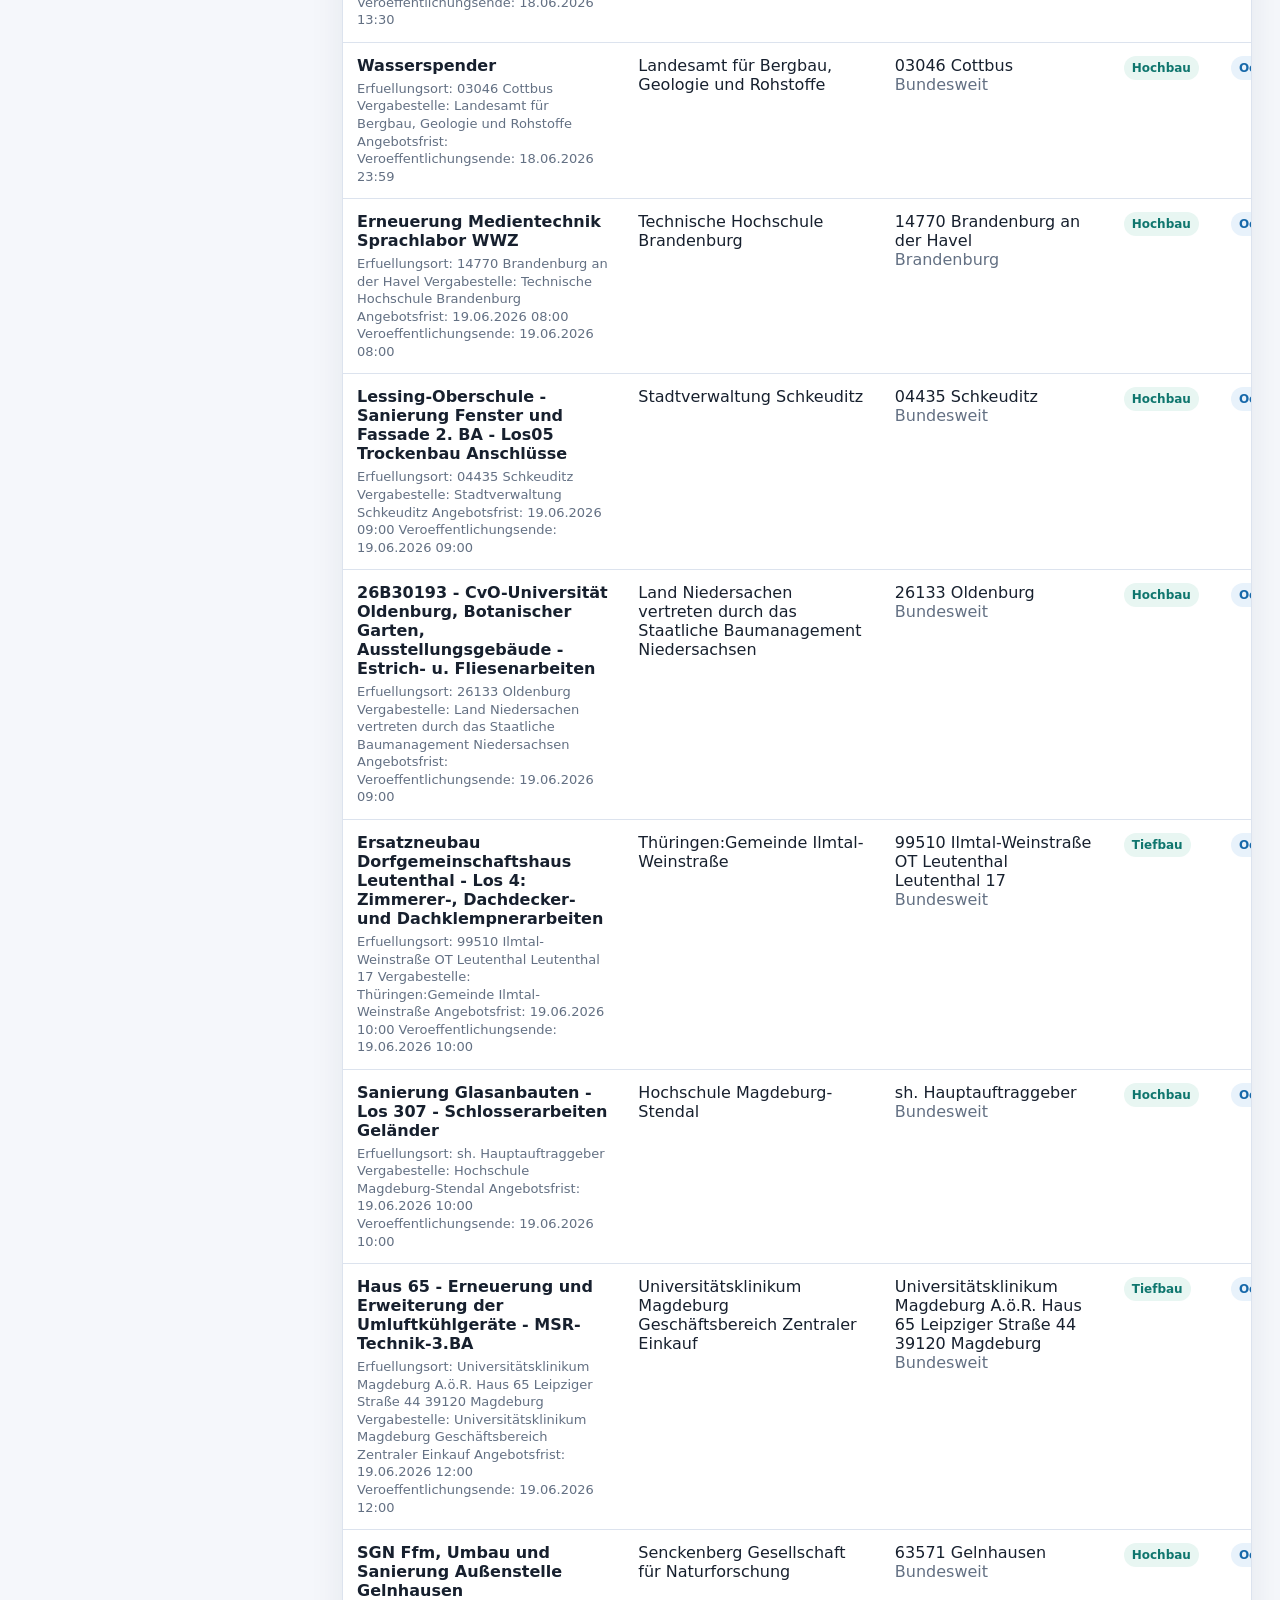
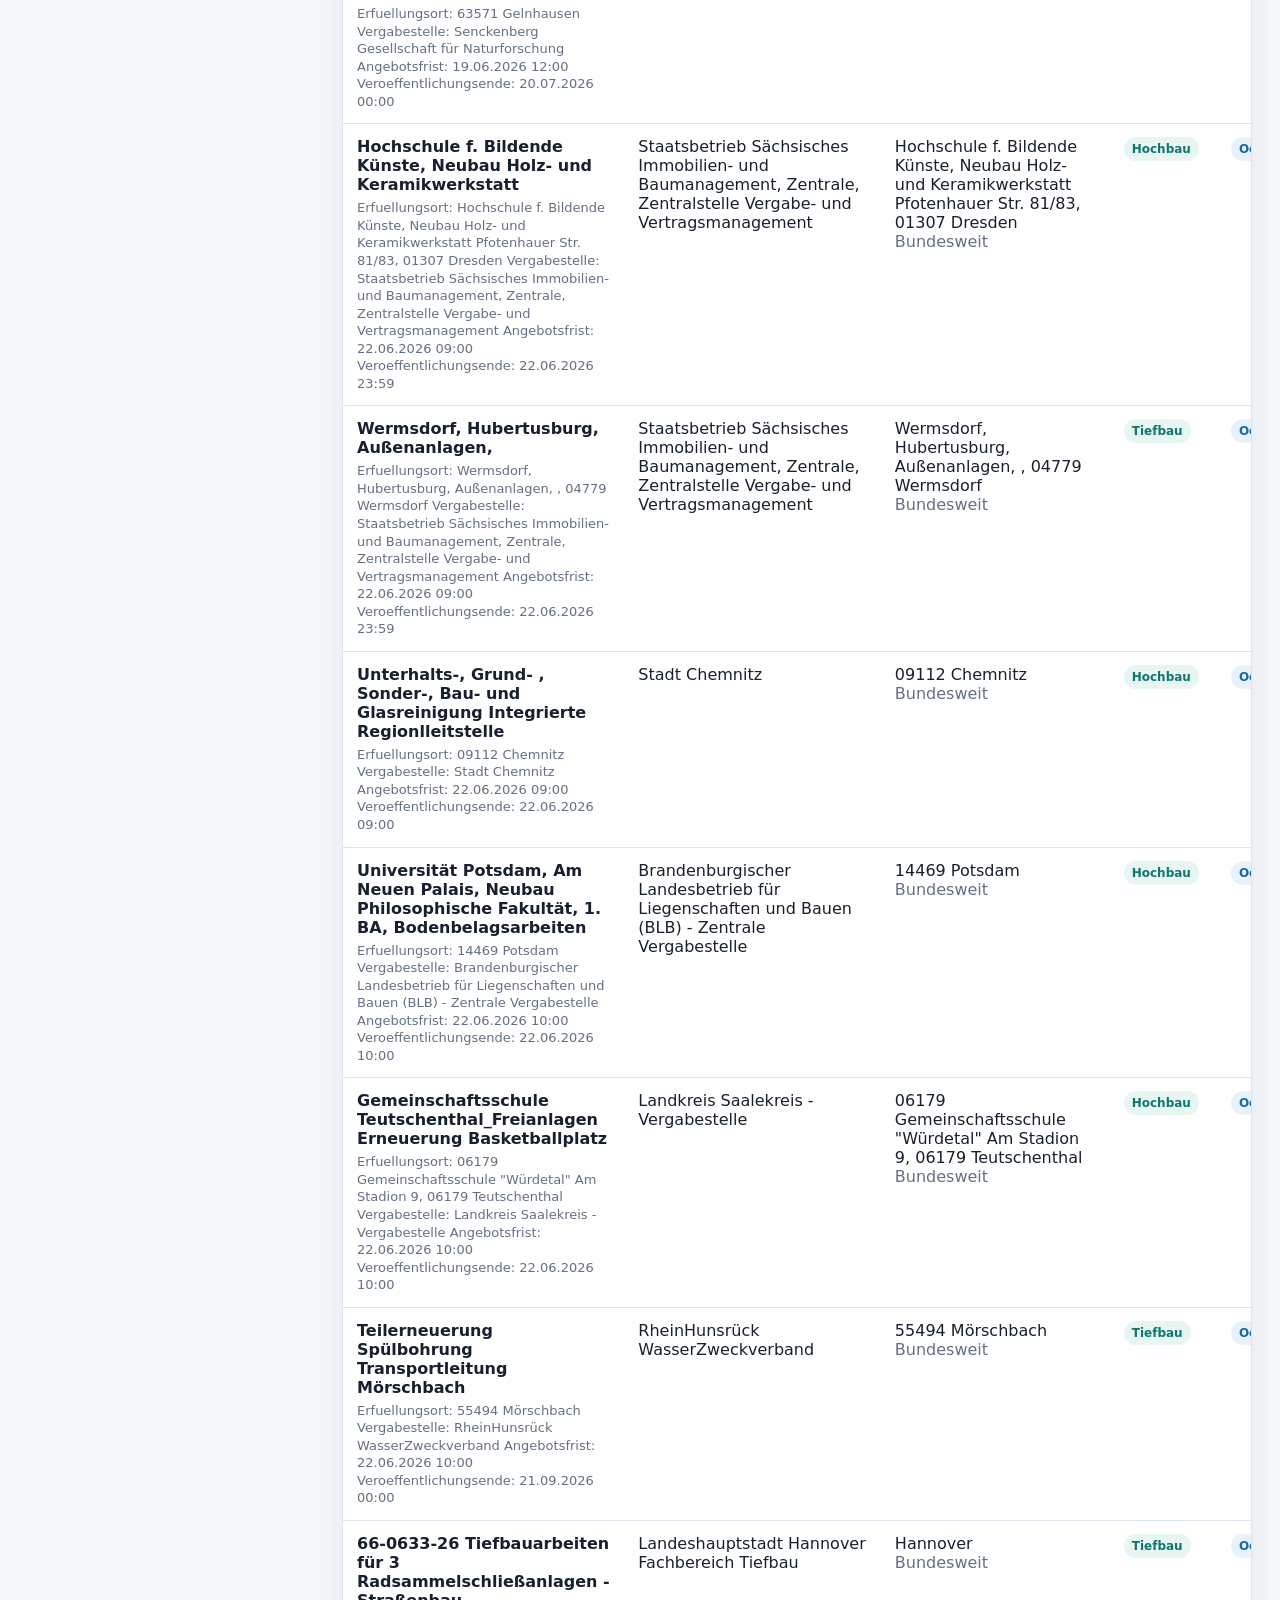
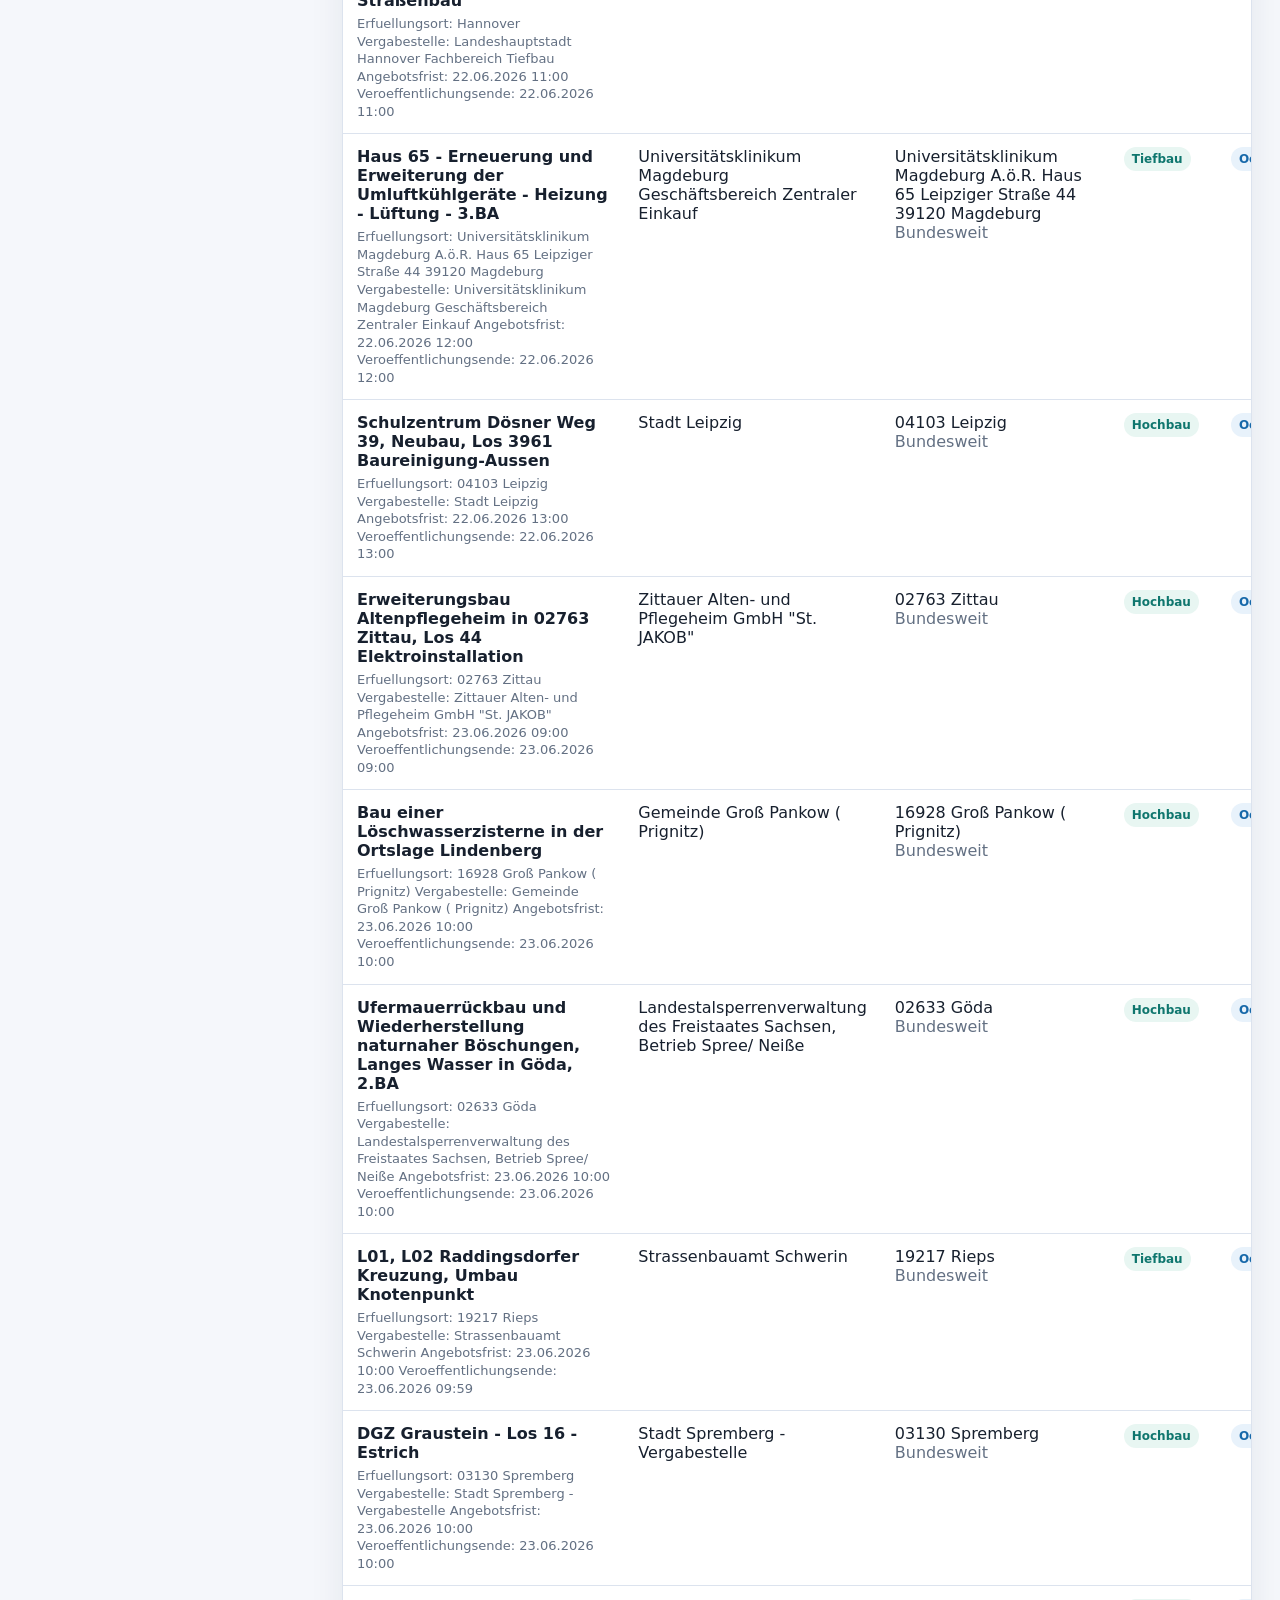
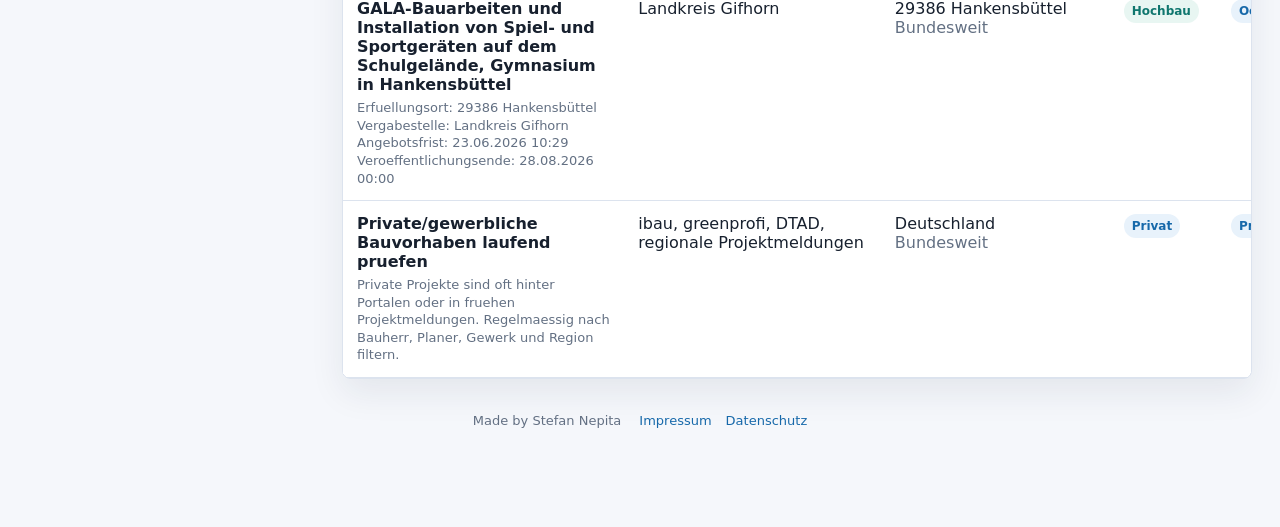
==== commit 6f147bd3: "Add impressum and privacy pages" ====
--- a/index.html
+++ b/index.html
@@ -147,6 +147,10 @@
 
       <footer class="imprint">
         <span>Made by Stefan Nepita</span>
+        <nav aria-label="Rechtliche Informationen">
+          <a href="impressum.html">Impressum</a>
+          <a href="datenschutz.html">Datenschutz</a>
+        </nav>
       </footer>
     </div>
 
--- a/styles.css
+++ b/styles.css
@@ -115,10 +115,67 @@
 }
 
 .imprint {
+  display: flex;
+  justify-content: center;
+  align-items: center;
+  flex-wrap: wrap;
+  gap: 10px 18px;
   padding: 0 28px calc(24px + 2cm);
   color: var(--muted);
   font-size: 13px;
   text-align: center;
+}
+
+.imprint nav {
+  display: inline-flex;
+  gap: 14px;
+}
+
+.legal-page {
+  width: min(900px, calc(100% - 32px));
+  margin: 0 auto;
+  padding: 34px 0 56px;
+}
+
+.legal-header {
+  margin-bottom: 22px;
+}
+
+.legal-header h1 {
+  margin: 14px 0 8px;
+  font-size: 34px;
+  line-height: 1.1;
+}
+
+.legal-header p {
+  margin: 0;
+  color: var(--muted);
+}
+
+.legal-content {
+  display: grid;
+  gap: 16px;
+  padding: 24px;
+  border: 1px solid var(--line);
+  border-radius: 8px;
+  background: var(--panel);
+  box-shadow: var(--shadow);
+}
+
+.legal-content section {
+  display: grid;
+  gap: 8px;
+}
+
+.legal-content h2 {
+  margin: 0;
+  font-size: 17px;
+}
+
+.legal-content p {
+  margin: 0;
+  color: var(--muted);
+  line-height: 1.6;
 }
 
 .sidebar {
